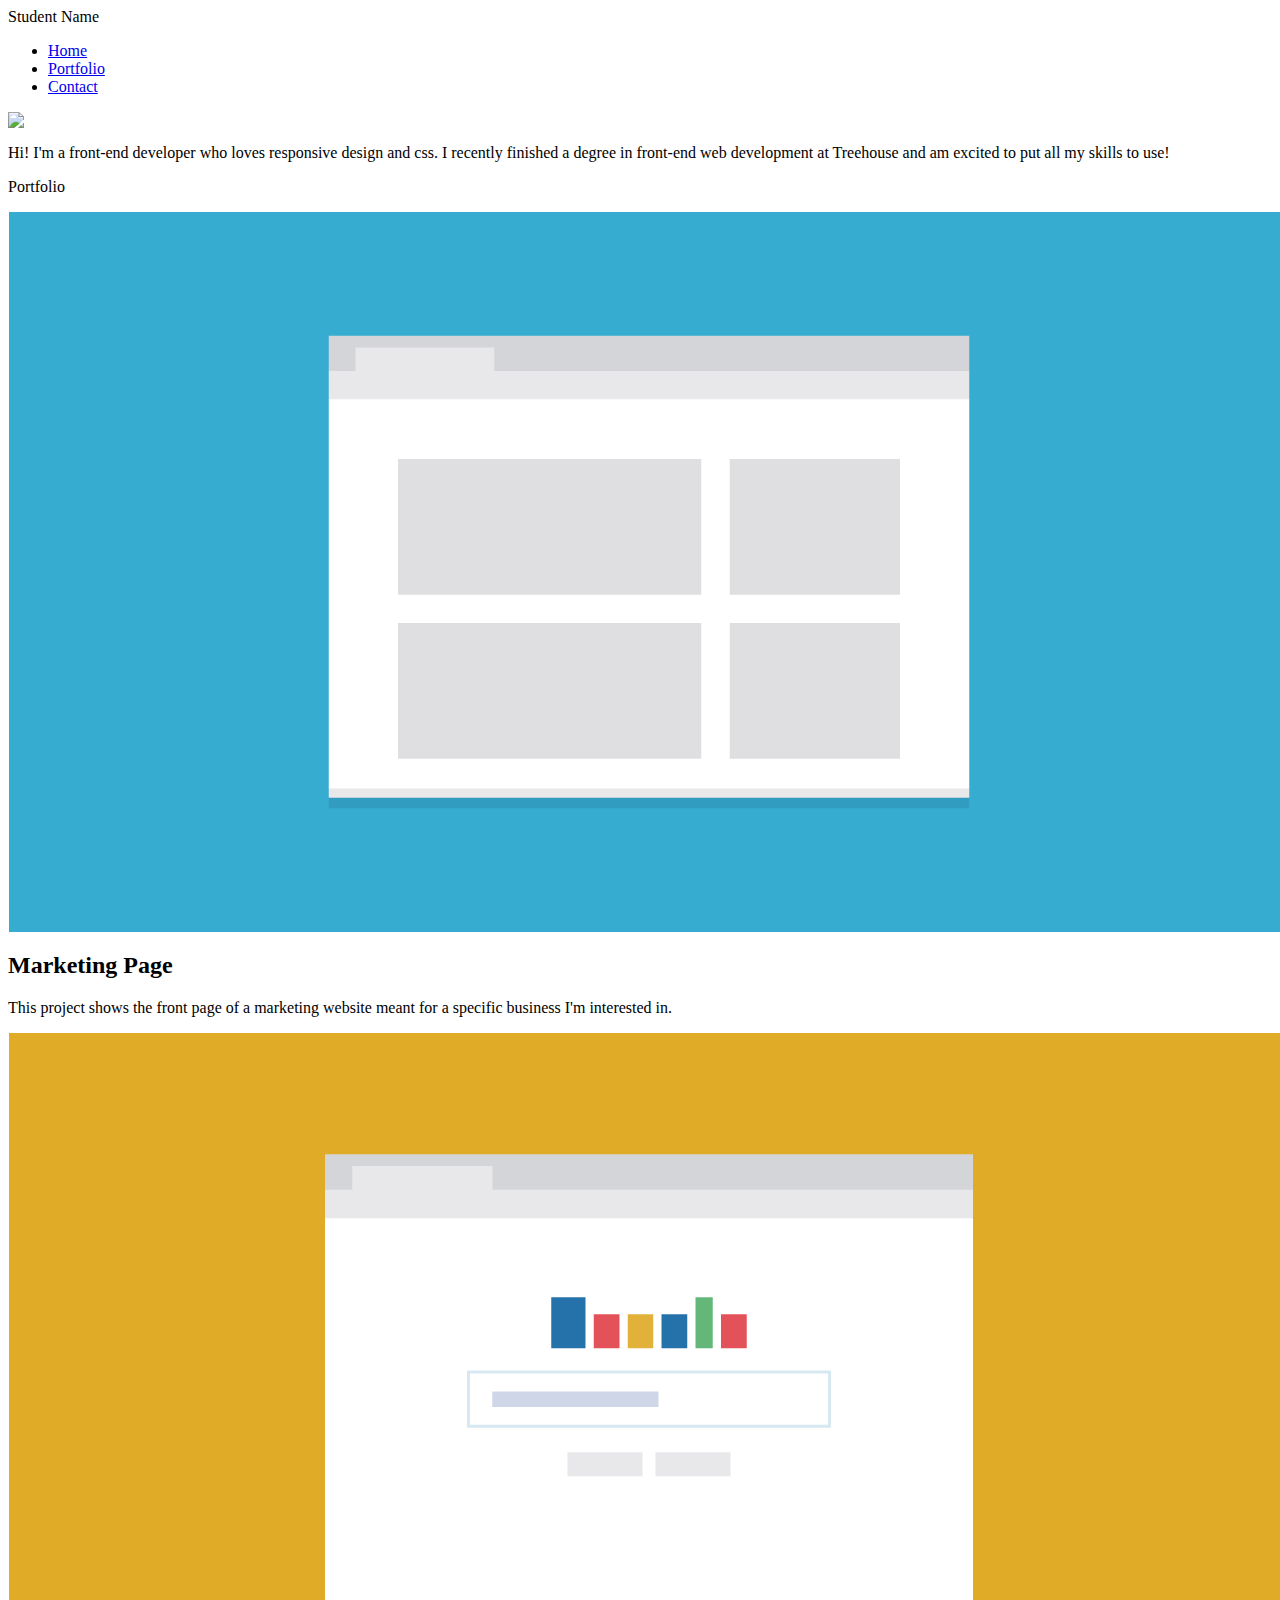
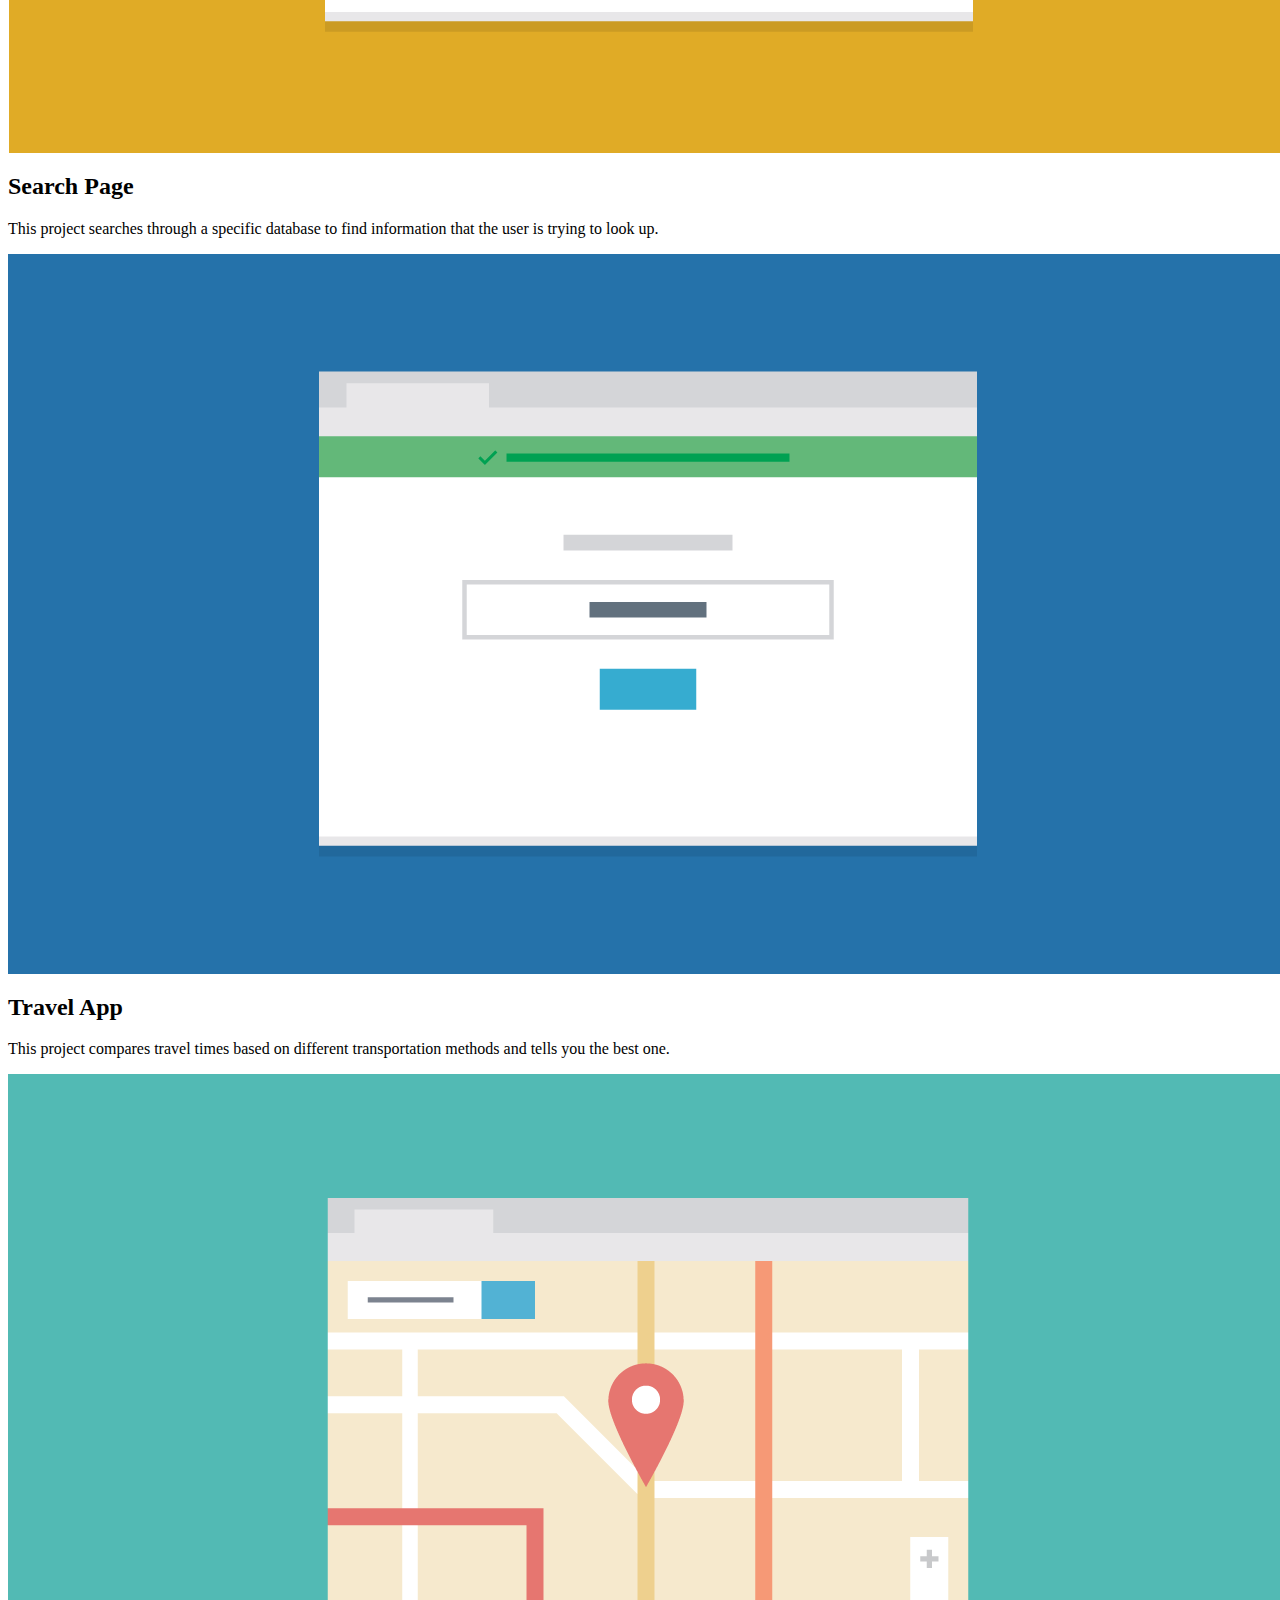
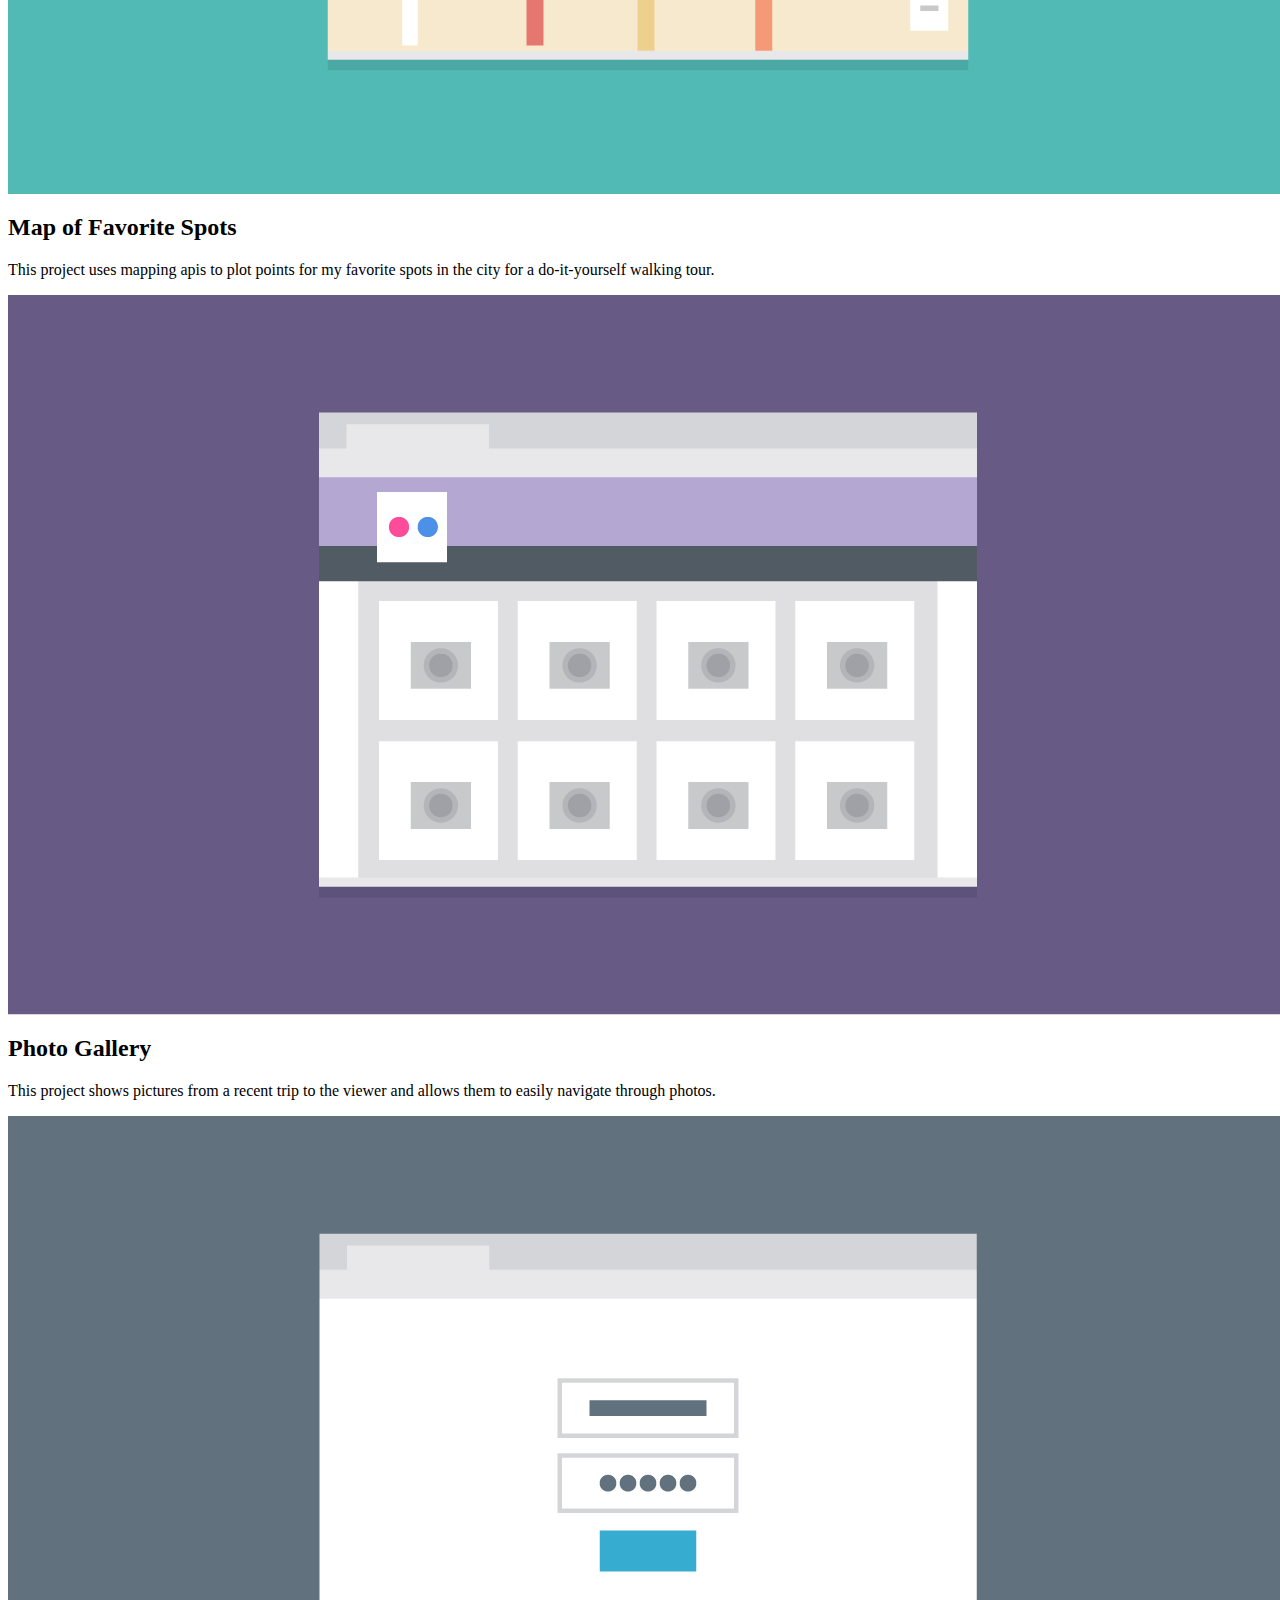
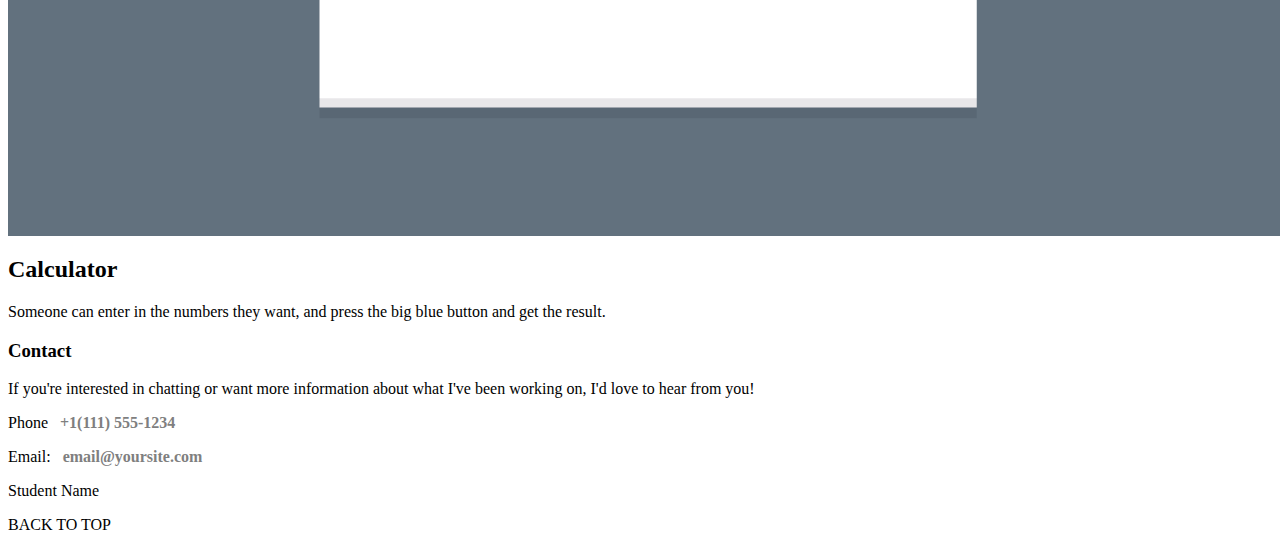
==== index.html @ 5df6450c "Latest 3 breakpoint design" ====
<html>
<head>
<link rel="stylesheet" type="text/css" href="normalize.css">
<link rel="stylesheet" type="text/css" href="testingmediaqueries.css">
<meta name="viewport" content="width=device-width, initial-scale=1">
</head>

<body>
  	<div class="container">
	<header>
<div class="name">
<p class="titletext">Student Name</p>
</div>

<div class="nav">
<ul>
  <li><a href="http://www.w3schools.com">Home</a></li>
  <li><a href="http://www.w3schools.com">Portfolio</a></li>
  <li><a href="http://www.w3schools.com">Contact</a></li>
</ul>
</div>

<div class="name clearfix">

	<img src="images/responsive-layout-profile.png" class="col">
<p class="nametext"> Hi! I'm a front-end developer who loves responsive design and css. I recently finished a degree in front-end web development at Treehouse and am excited to put all my skills to use!</p>
</div>

	</header>

<div class="teasers clear">
<div class="titletext clearfix">
<p class="titletext">Portfolio</p>
</div>
<div class="teaser col">
	<img class="col" src="Images/portfolio-1.png">
	<h2>Marketing Page</h2>
<p class="teasertext"> This project shows the front page of a marketing website meant for a specific business I'm interested in.</p>
	</div>

<div class="teaser col">
	<img class="col" src="Images/portfolio-2.png">
	<h2>Search Page</h2>

<p class="teasertext col">This project searches through a specific database to find information that the user is trying to look up.</p>

</div>
<div class="teaser col">
<img class="col" alt="col" src="Images/portfolio-3.png"></img>
<h2> Travel App</h2>
<p class="teasertext col">This project compares travel times based on different transportation methods and tells you the best one.</p>
</div>
<div class="teaser col">
<img class="col" alt="" src="Images/portfolio-6.png"></img>
<h2>Map of Favorite Spots</h2>
<p class="teasertext col"> This project uses mapping apis to plot points for my favorite spots in the city for a do-it-yourself walking tour.</p>
</div>
<div class="teaser col">
<img class="col" alt="" src="Images/portfolio-5.png"></img>
<h2>Photo Gallery</h2>
<p class="teasertext col"> This project shows pictures from a recent trip to the viewer and allows them to easily navigate through photos.</p>
</div>

<div class="col teaser">
<img class="col" alt="" src="Images/portfolio-4.png"></img>
<h2>Calculator</h2>
<p class="teasertext "> Someone can enter in the numbers they want, and press the big blue button and get the result.</p>
</div>
<div class="clearfix">
</div>
</div>
<div class="contact">
<h3 class="">Contact</h3>

<p id="contacttext"class="contacttext">If you're interested in chatting or want more information about what I've been working on, I'd love to hear from you!</p>

<p id="contactphone" class="center phone">Phone&nbsp;&nbsp; <span style="font-weight:bold;color:#7f7f7f;">+1(111) 555-1234</span></p>

<p id="contactemail" class="center email">Email: &nbsp;&nbsp;<span style="font-weight:bold;color:#7f7f7f">email@yoursite.com</span>

</div>
<div class="footer">

 <p class="footerleft">Student Name</p>
 <p class="footerright">BACK TO TOP</p>

</div>
</div>
</body></html>
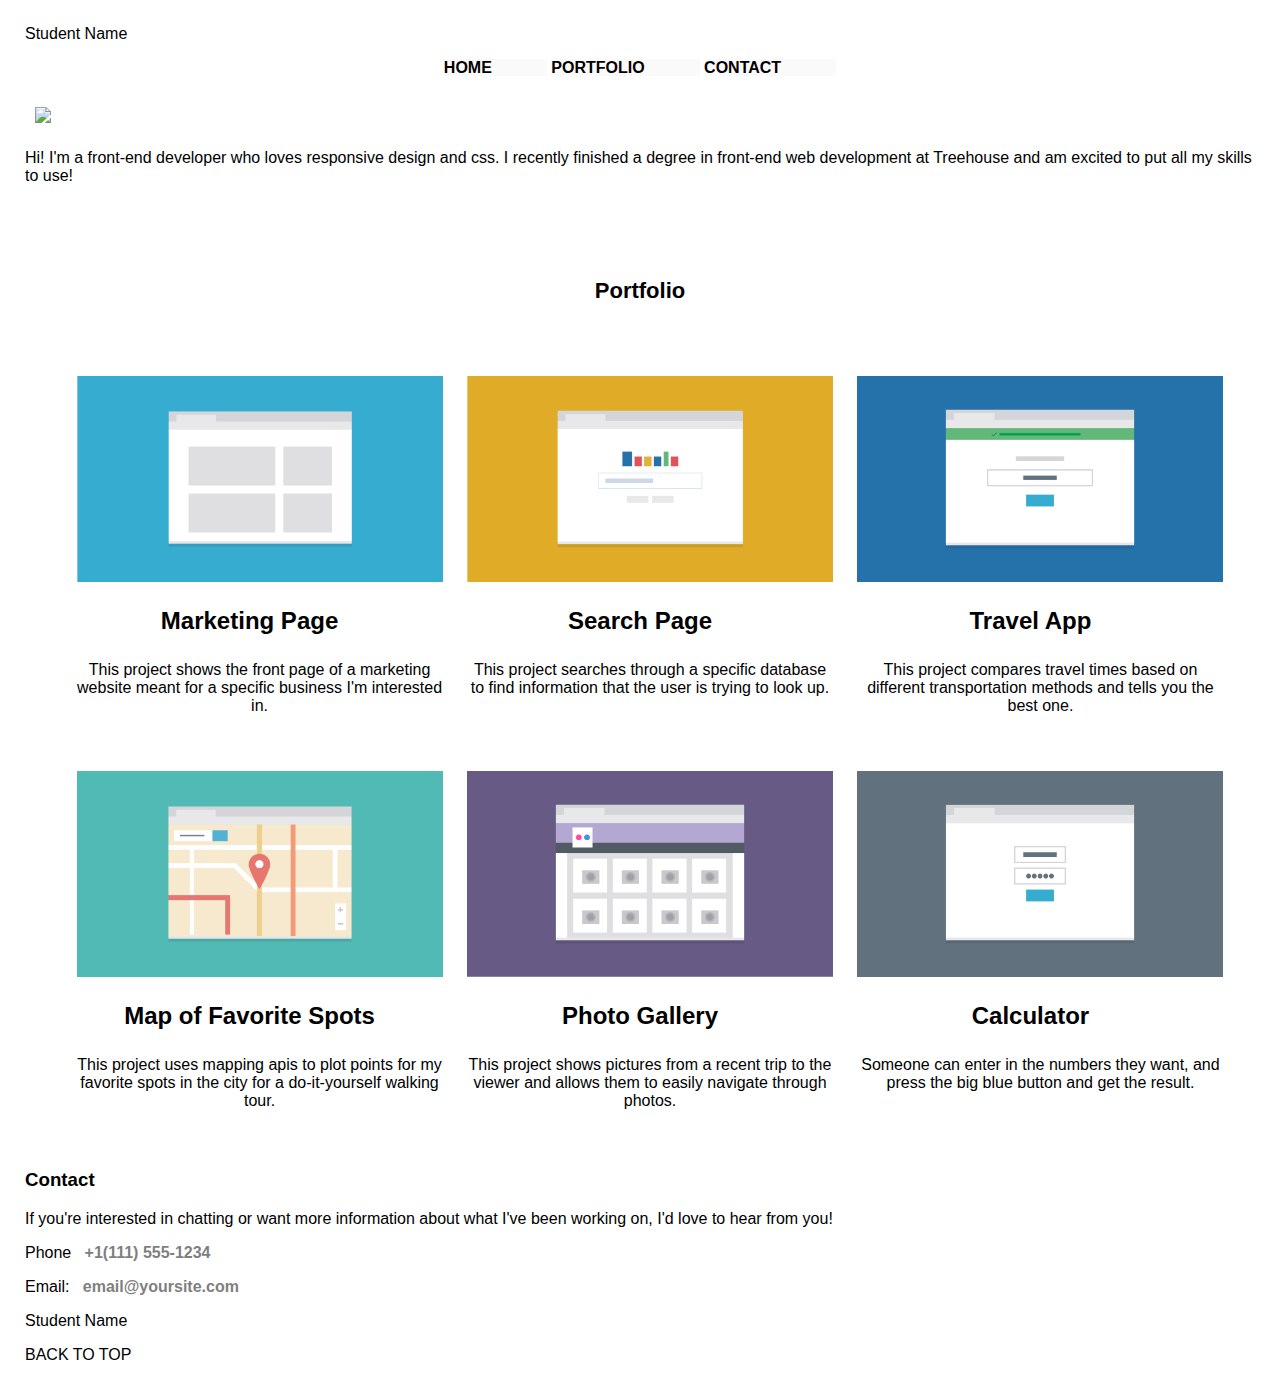
==== commit e9f6f022: "css changes" ====
--- a/index.html
+++ b/index.html
@@ -1,7 +1,7 @@
 <html>
 <head>
 <link rel="stylesheet" type="text/css" href="normalize.css">
-<link rel="stylesheet" type="text/css" href="testingmediaqueries.css">
+<link rel="stylesheet" type="text/css" href="style.css">
 <meta name="viewport" content="width=device-width, initial-scale=1">
 </head>
 
@@ -9,7 +9,7 @@
   	<div class="container">
 	<header>
 <div class="name">
-<p class="titletext">Student Name</p>
+<p class="nametitle">Student Name</p>
 </div>
 
 <div class="nav">
@@ -33,9 +33,9 @@
 <p class="titletext">Portfolio</p>
 </div>
 <div class="teaser col">
-	<img class="col" src="Images/portfolio-1.png">
+	<img class="teaser col" src="Images/portfolio-1.png">
 	<h2>Marketing Page</h2>
-<p class="teasertext"> This project shows the front page of a marketing website meant for a specific business I'm interested in.</p>
+<p class="teasertext col"> This project shows the front page of a marketing website meant for a specific business I'm interested in.</p>
 	</div>
 
 <div class="teaser col">
@@ -64,7 +64,7 @@
 <div class="col teaser">
 <img class="col" alt="" src="Images/portfolio-4.png"></img>
 <h2>Calculator</h2>
-<p class="teasertext "> Someone can enter in the numbers they want, and press the big blue button and get the result.</p>
+<p class="teasertext col"> Someone can enter in the numbers they want, and press the big blue button and get the result.</p>
 </div>
 <div class="clearfix">
 </div>
--- a/style.css
+++ b/style.css
@@ -0,0 +1,551 @@
+@media screen and (max-width: 767px)  {
+
+body {
+    background-color:white;
+    padding:10px;
+}
+
+/*Student Name*/
+
+.titletext {
+    font-size: 21px;
+    font-weight: bold;
+    padding-top: 15px; 
+    padding-bottom: 15px; 
+    margin-left: auto;
+    margin-right: auto;
+    text-align: center;
+    text-transform: uppercase;
+    }
+
+.nametitle {
+    font-size: 28px;
+    font-weight: bold;
+    padding-top: 15px; 
+    padding-bottom: 15px; 
+    margin-left: auto;
+    margin-right: auto;
+    text-align: center;
+    text-transform: uppercase;
+}
+
+.nametext               {
+   
+margin-left:auto;
+margin-right:auto;
+text-align: center;
+font-size: 17.2px;
+line-height: 1.6em;
+padding-bottom: 40px;
+max-width:320px;
+
+      
+
+                         }
+
+.name {
+
+                         }
+.name img { 
+    margin-top:30px;
+width: 225px; 
+display:block;
+  margin-left: auto;
+    margin-right: auto;
+    padding-bottom:10px;
+
+
+
+            }
+
+
+a:link, a:visited {
+    background-color: #fafafa;
+    color: black;
+    text-align: center; 
+    text-decoration: none;
+    margin-top: 15px;
+padding-bottom:15px;
+padding-top: 10px;
+margin-bottom:10px;
+
+}
+
+a:active {
+    background-color: red;
+}
+a:hover {
+ 
+}
+
+.contact {
+    padding-top:25px;
+     font-size: 20px;
+      margin-left: auto;
+    margin-right: auto;
+    text-align: center;
+
+
+        }
+.contacttext {
+    font-size:16px;
+    width: 96%;
+     margin-left: auto;
+    margin-right: auto;
+    text-align: center;
+    line-height:1.6em;
+    padding-bottom:5px;
+    padding-top:10px;
+    letter-spacing:.05px;
+}
+
+.nav                         {
+
+text-transform: uppercase;
+list-style-type: none;
+font-weight:bold;
+text-align:center;
+ display:block;
+  list-style-type: none;
+    margin: 0;
+    padding: 0;
+    display: block;
+    margin:auto;
+     text-decoration: none;
+                            }
+ul                          {
+    list-style-type: none;
+    margin: 0;
+    padding: 0;
+    display:block;
+  
+                            } 
+ul li                       {
+display:block;
+
+margin: 5px;
+margin:5px;
+width: 90%;
+margin:auto;
+ margin-left: auto;
+    margin-right: auto;
+    text-align: center;
+     text-decoration: none;
+
+}
+
+li a                          {
+    display: block;
+    background-color: #ffff;
+     text-decoration: none;
+
+                            }
+
+
+.center                     {
+      text-align: center;
+         display:block;
+     margin-left: auto;
+    margin-right: auto;
+    text-align: center;
+    margin-top: 10px;
+    height: auto;
+
+                               }
+
+.imageteaser {
+
+    width: 150px;
+    height: auto;
+                }
+
+
+
+.teasertext {
+font-size:18.5px;
+font-weight:normal;
+line-height: 1.6em;
+padding-bottom:15px;
+  margin-left: auto;
+    margin-right: auto;
+    text-align: center;
+
+                            }
+.teasertitle {
+
+    font-size:32px;
+    font-weight:bold;
+
+                }
+
+
+.teaser {
+    /* width:367px; */
+       text-align:center;
+           margin-left: auto;
+    margin-right: auto;
+    font-size: 16px;
+    color:#4a4a4a;
+
+        }
+
+
+
+
+ ul, .menu      {
+    display: block;
+    list-style-type: disc;
+    -webkit-margin-before: 0em;
+    -webkit-margin-after: 0em;
+    -webkit-margin-start: 0px;
+    -webkit-margin-end: 0px;
+    -webkit-padding-start: 0px;
+                }
+
+.teaser img {
+    width: 95%;
+    height: auto;
+        margin-left: auto;
+    margin-right: auto;
+    text-align: center;
+
+
+
+}
+
+.footerleft {
+        float:left;
+        clear:left;
+    }
+.footerright {
+
+  
+        float:right;
+        clear:right;
+    }
+
+.phone {
+    color:grey;
+     padding-top:50px;
+    padding-bottom:15px;}
+.email {
+
+    padding-bottom:100px;
+    color:grey;
+
+        }
+
+
+.phonedigits {
+    font-weight:bold;
+}
+.footer {
+    font-weight:bold;
+    margin:0 20px 20px 20px;
+    padding-bottom:25px;
+}
+}
+
+@media screen and (min-width:768px) and (max-width: 1023px)  {
+
+body {
+    margin:15px;
+}
+
+/*Header*/
+.titletext {
+    font-size: 22px;
+    font-weight: bold;
+    padding-bottom: 15px; 
+    margin-left: auto;
+    margin-right: auto;
+    text-align: center;
+    }
+
+/*Name Section*/
+
+.name {
+
+                         }
+
+.nametext {
+    float:left;
+    clear:left;
+    width:55%;
+    font-size: 16.5px;
+    font-weight:normal;
+      letter-spacing: 1.5px;
+      color:grey;
+      line-height:1.5em;
+      padding-left:20px;
+  }
+
+.name img { 
+
+width: 225px; 
+display:block;
+  margin-left: auto;
+    margin-right: auto;
+    padding-bottom:10px;
+    float:right;
+    clear:right;
+    width:35%;
+    vertical-align: top;
+    padding-right:2.9em;
+
+
+            }
+
+
+/*Menu*/
+
+
+a:link, a:visited {
+    background-color: #fafafa;
+    color: black;
+    text-align: center; 
+    text-decoration: none;
+    padding-right:55px;
+}
+
+
+ul                          {
+
+    list-style-type: none;
+    margin: 0;
+    padding: 0;
+        margin-bottom:50px;
+} 
+
+
+ul li                       {
+display:inline;
+padding-top: 50px;
+margin: 5px;
+margin:5px;
+width: 90%;
+margin:auto;
+ margin-left: auto;
+    margin-right: auto;
+    text-align: right;
+
+
+
+}
+
+
+.nav                         {
+
+text-transform: uppercase;
+list-style-type: none;
+font-weight:bold;
+text-align:center;
+ display:block;
+  list-style-type: none;
+    margin: 0;
+    padding: 0;
+    display: block;
+    margin:auto;
+                            }
+
+
+/*Main Content*/
+
+
+
+.teasers {
+    text-align:center;
+    clear:both;
+    text-align:center;
+    margin-left: auto;
+    margin-right: auto;
+
+}
+.clear { clear: both;}
+.teaser p {
+    width:80%;
+    text-align:center;
+}
+
+/*Main Content Box*/
+
+.teasertext {
+    width:80%;
+}
+
+.teaser {
+    display:inline-block; 
+    text-align:center;
+    margin-left: auto;
+    margin-right: auto;
+    font-size: 16px;
+    width:45%;
+        }
+
+    h2 {width: 100%;
+    font-size: 1.5em;
+    -webkit-margin-before: 0.0em;
+    -webkit-margin-after: 0.0em;
+    -webkit-margin-start: 0px;
+    -webkit-margin-end: 0px;
+    font-weight: bold;
+}
+.col {
+
+ vertical-align: top;
+ text-align:center;
+ padding:7px;
+}
+
+.teasers {
+           display:inline-block; 
+        }
+
+.teaser img {
+    margin-bottom:15px;
+    width:100%;
+    float:right;
+    clear:right;
+}
+
+col {
+    float:left;
+    clear:left;
+
+  
+    width:33%;
+}
+p {
+    
+    -webkit-margin-before: 1em;
+    -webkit-margin-after: 1em;
+    -webkit-margin-start: 0px;
+    -webkit-margin-end: 0px;
+}
+
+
+
+}
+@media screen and (min-width:1024px) and (max-width: 4000px)  {
+
+body {
+    margin:25px;
+}
+
+a:link, a:visited {
+    background-color: #fafafa;
+    color: black;
+    text-align: center; 
+    text-decoration: none;
+    padding-right:55px;
+
+}
+
+
+ul                          {
+
+    list-style-type: none;
+    margin: 0;
+    padding: 0;
+        margin-bottom:20px;
+} 
+
+
+ul li                       {
+display:inline;
+margin: 5px;
+margin:5px;
+width: 90%;
+margin:auto;
+ margin-left: auto;
+    margin-right: auto;
+    text-align: right;
+
+
+}
+
+
+.nav                         {
+
+text-transform: uppercase;
+list-style-type: none;
+font-weight:bold;
+text-align:center;
+ display:block;
+  list-style-type: none;
+    margin: 0;
+    padding: 0;
+    display: block;
+    margin:auto;
+                            }
+.teasers {
+ text-align:center;
+ clear:both;
+ padding:5px 5px 5px 5px;
+   text-align:center;
+           margin-left: auto;
+    margin-right: auto;
+
+}
+.clear { clear: both;}
+.teaser p {
+    width:100%;
+}
+
+.teaser {
+    display:inline-block; 
+    text-align:center;
+    margin-left: auto;
+    margin-right: auto;
+    font-size: 16px;
+    width:30%;
+        }
+
+    h2 {width: 100%;
+    font-size: 1.5em;
+    -webkit-margin-before: 0.0em;
+    -webkit-margin-after: 0.0em;
+    -webkit-margin-start: 0px;
+    -webkit-margin-end: 0px;
+    font-weight: bold;
+}
+.col {
+padding:10px;
+ vertical-align: top;
+ text-align:center;
+}
+
+.teasers {
+           display:inline-block; 
+        }
+
+.teaser img {
+    margin-bottom:15px;
+    width:100%;
+}
+
+col {
+    float:left;
+    clear:left;
+
+  
+    width:33%;
+}
+p {
+    
+    -webkit-margin-before: 1em;
+    -webkit-margin-after: 1em;
+    -webkit-margin-start: 0px;
+    -webkit-margin-end: 0px;
+}
+
+.titletext {
+    font-size: 22px;
+    font-weight: bold;
+    padding-top: 25px; 
+    padding-bottom: 15px; 
+    margin-left: auto;
+    margin-right: auto;
+    text-align: center;
+    }
+}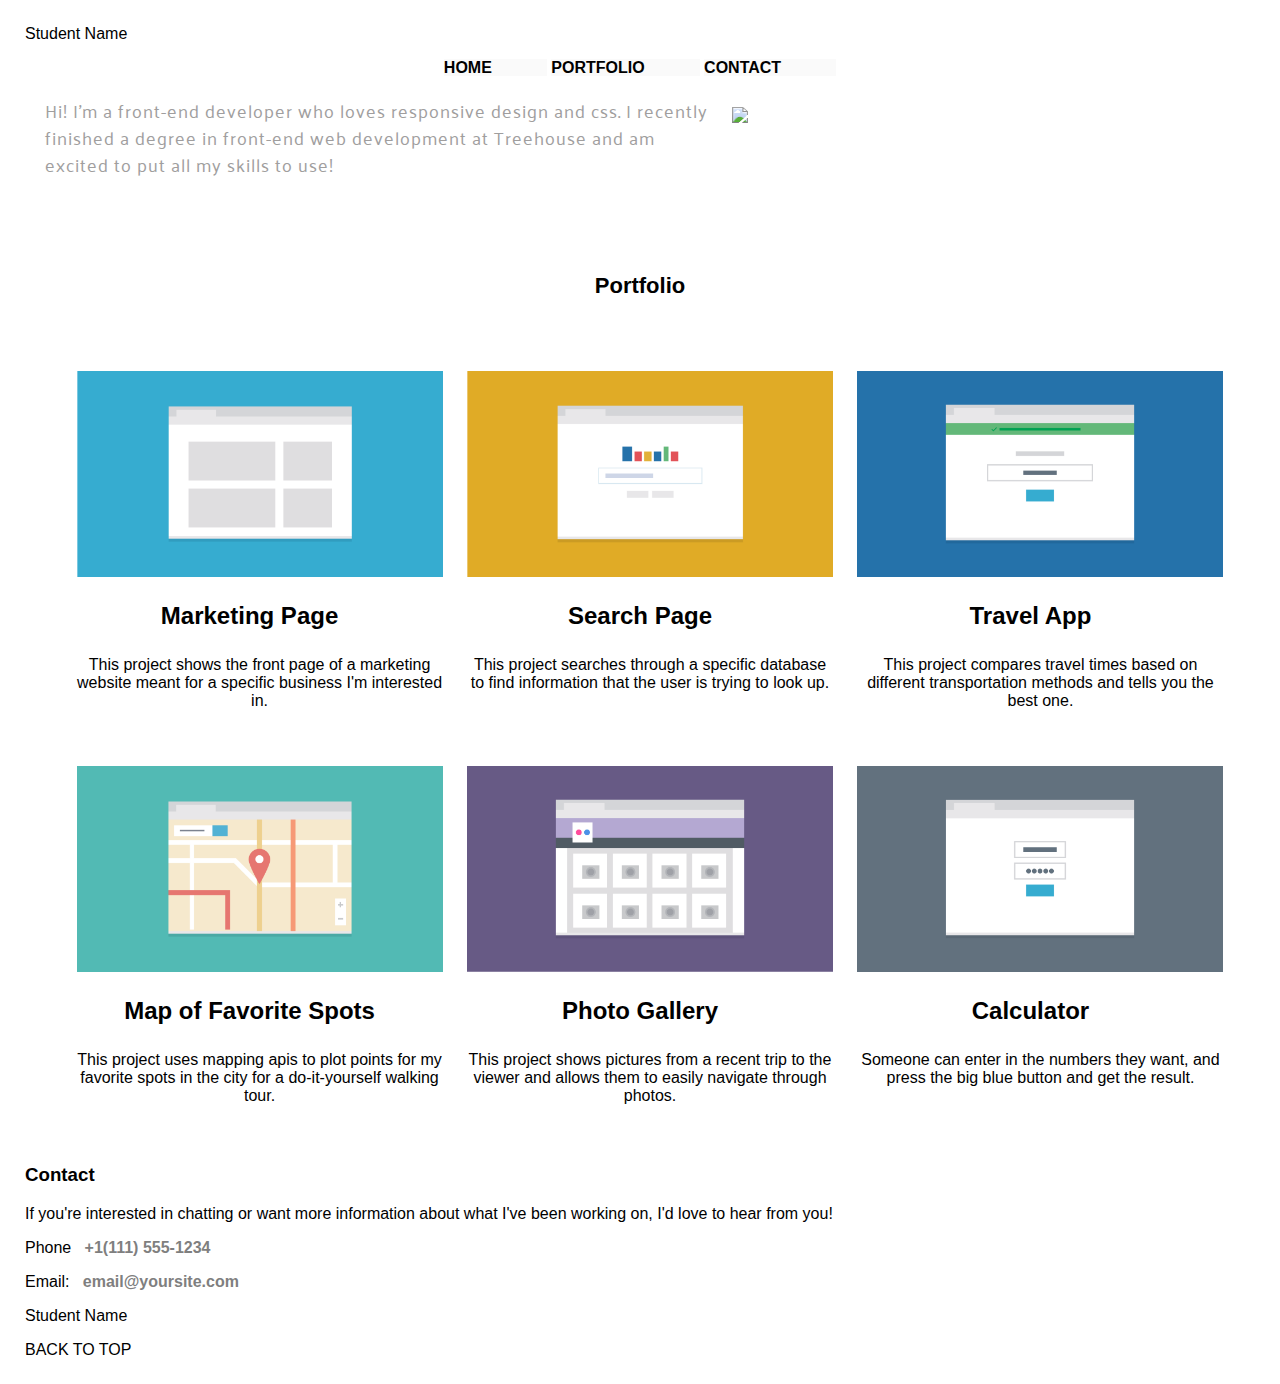
==== commit 69bad62a: "Medium Breakpoint Finalize CSS" ====
--- a/index.html
+++ b/index.html
@@ -2,6 +2,7 @@
 <head>
 <link rel="stylesheet" type="text/css" href="normalize.css">
 <link rel="stylesheet" type="text/css" href="style.css">
+<link href='https://fonts.googleapis.com/css?family=Palanquin' rel='stylesheet' type='text/css'>
 <meta name="viewport" content="width=device-width, initial-scale=1">
 </head>
 
--- a/style.css
+++ b/style.css
@@ -38,7 +38,7 @@
 line-height: 1.6em;
 padding-bottom: 40px;
 max-width:320px;
-
+font-family: 'Palanquin', sans-serif;
       
 
                          }
@@ -249,35 +249,53 @@
 @media screen and (min-width:768px) and (max-width: 1023px)  {
 
 body {
-    margin:15px;
+    margin:5px;
 }
 
 /*Header*/
 .titletext {
-    font-size: 22px;
+    font-size: 16px;
     font-weight: bold;
+    padding-top:40px;
     padding-bottom: 15px; 
     margin-left: auto;
     margin-right: auto;
     text-align: center;
+    text-transform: uppercase;
     }
 
 /*Name Section*/
 
+.nametitle {
+    font-size: 24px;
+    font-weight: bold;
+    padding-top: 15px; 
+    padding-bottom: 15px; 
+    margin-left: auto;
+    margin-right: auto;
+    text-align: center;
+    text-transform: none;
+}
+
 .name {
 
                          }
 
 .nametext {
+    font-family: 'Palanquin', sans-serif;
     float:left;
     clear:left;
     width:55%;
-    font-size: 16.5px;
+    font-size: 20.5px;
     font-weight:normal;
-      letter-spacing: 1.5px;
-      color:grey;
+      letter-spacing: .2px;
+      color:#a09e9e;
       line-height:1.5em;
       padding-left:20px;
+    -webkit-margin-before: 0em;
+    -webkit-margin-after: 1em;
+    -webkit-margin-start: 0px;
+    -webkit-margin-end: 0px;
   }
 
 .name img { 
@@ -302,10 +320,10 @@
 
 a:link, a:visited {
     background-color: #fafafa;
-    color: black;
     text-align: center; 
     text-decoration: none;
     padding-right:55px;
+    color:#564a4a;
 }
 
 
@@ -319,6 +337,7 @@
 
 
 ul li                       {
+    font-size:18px;
 display:inline;
 padding-top: 50px;
 margin: 5px;
@@ -328,6 +347,7 @@
  margin-left: auto;
     margin-right: auto;
     text-align: right;
+    color:red;
 
 
 
@@ -383,7 +403,7 @@
         }
 
     h2 {width: 100%;
-    font-size: 1.5em;
+    font-size: 1.3em;
     -webkit-margin-before: 0.0em;
     -webkit-margin-after: 0.0em;
     -webkit-margin-start: 0px;
@@ -394,7 +414,7 @@
 
  vertical-align: top;
  text-align:center;
- padding:7px;
+ padding:4px;
 }
 
 .teasers {
@@ -422,7 +442,65 @@
     -webkit-margin-start: 0px;
     -webkit-margin-end: 0px;
 }
-
+.footerleft {
+        float:left;
+        clear:left;
+    }
+.footerright {
+
+  
+        float:right;
+        clear:right;
+    }
+
+.phone {
+    color:grey;
+     padding-top:50px;
+    padding-bottom:15px;
+    font-size:20px;
+    text-transform:none;
+}
+.email {
+    font-size:20px;
+    padding-bottom:100px;
+    color:grey;
+    text-transform:none;
+
+        }
+
+
+.phonedigits {
+    font-weight:bold;
+}
+.footer {
+    font-weight:bold;
+    margin:0 20px 20px 20px;
+    padding-bottom:25px;
+}
+.contact {
+    padding-top:90px;
+     font-size: 16px;
+      margin-left: auto;
+    margin-right: auto;
+    text-align: center;
+       text-transform: uppercase;
+
+
+        }
+.contacttext {
+    font-size:24px;
+    width: 85%;
+     margin-left: auto;
+    margin-right: auto;
+    text-align: center;
+    line-height:1.6em;
+    padding-bottom:5px;
+    padding-top:10px;
+    letter-spacing:.05px;
+    text-transform: none;
+    color:grey;
+
+}
 
 
 }
@@ -431,6 +509,23 @@
 body {
     margin:25px;
 }
+
+.nametext {
+    font-family: 'Palanquin', sans-serif;
+    float:left;
+    clear:left;
+    width:55%;
+    font-size: 18px;
+    font-weight:normal;
+      letter-spacing: 1.0px;
+      color:#a09e9e;
+      line-height:1.5em;
+      padding-left:20px;
+    -webkit-margin-before: 0em;
+    -webkit-margin-after: 1em;
+    -webkit-margin-start: 0px;
+    -webkit-margin-end: 0px;
+  }
 
 a:link, a:visited {
     background-color: #fafafa;
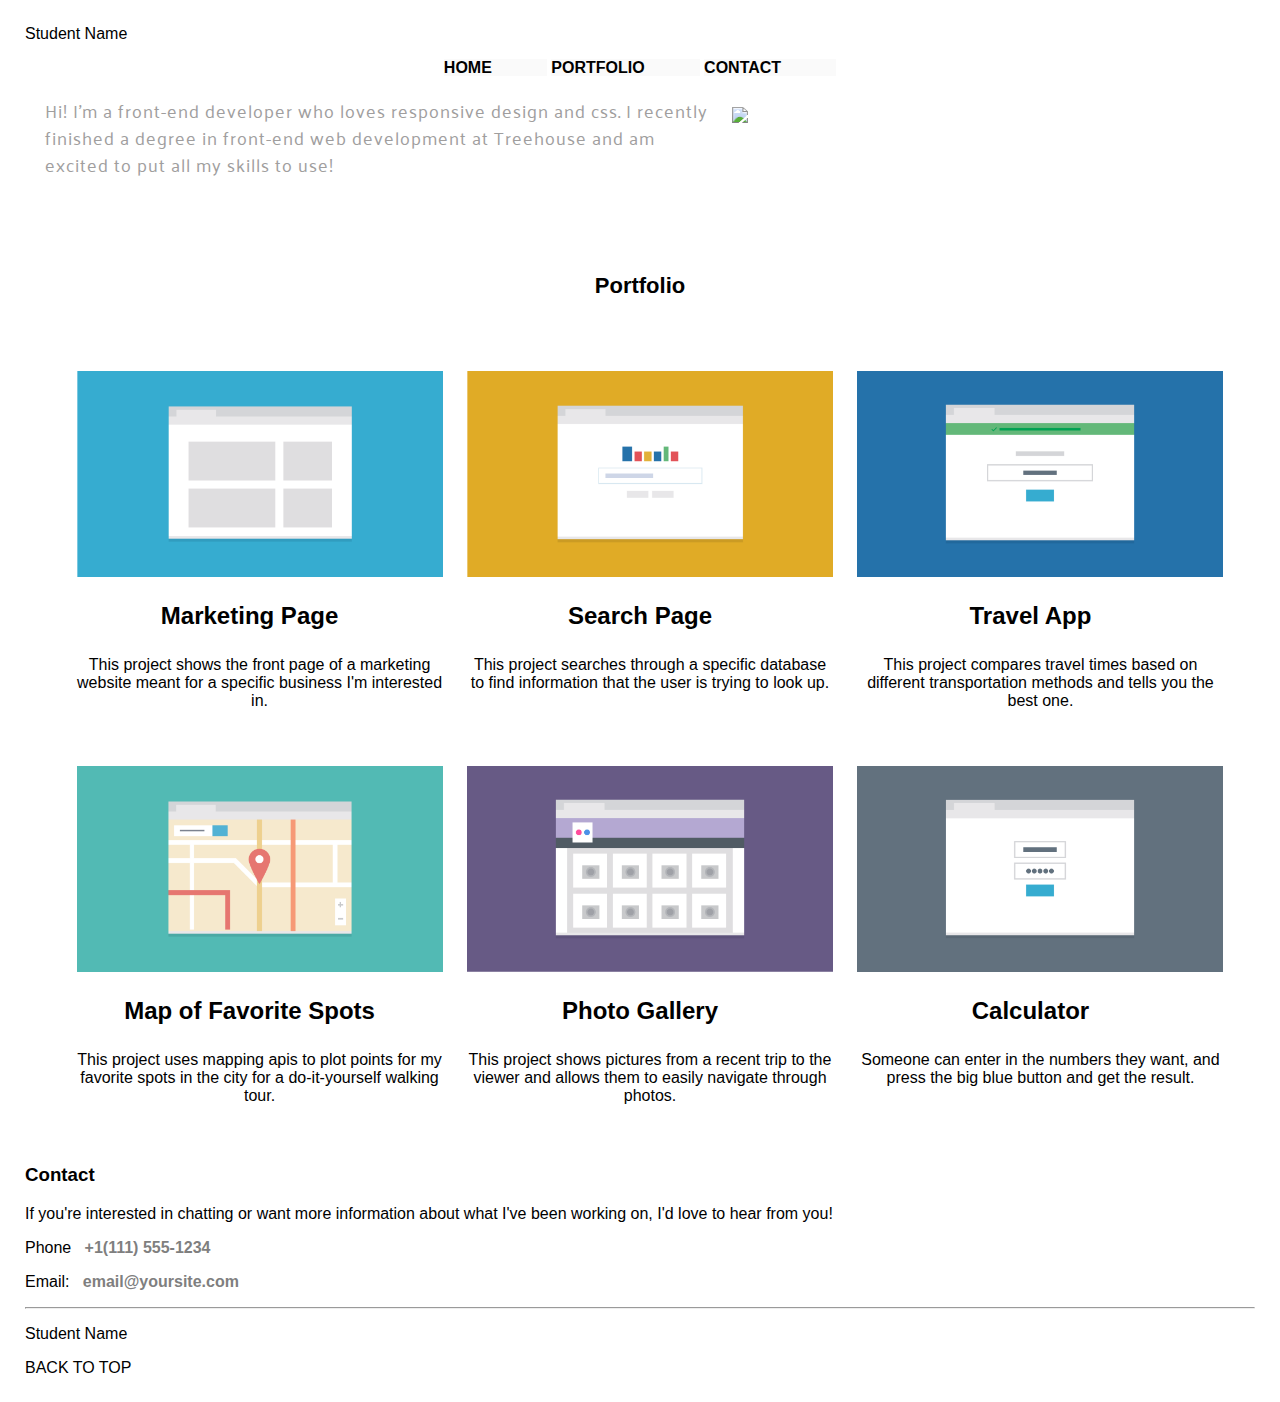
==== commit 44d064cc: "Mobile and Tablet changes" ====
--- a/index.html
+++ b/index.html
@@ -81,10 +81,10 @@
 
 </div>
 <div class="footer">
-
+<hr>
  <p class="footerleft">Student Name</p>
  <p class="footerright">BACK TO TOP</p>
 
 </div>
 </div>
-</body></html>
+</body></html>--- a/style.css
+++ b/style.css
@@ -166,9 +166,7 @@
 font-weight:normal;
 line-height: 1.6em;
 padding-bottom:15px;
-  margin-left: auto;
-    margin-right: auto;
-    text-align: center;
+
 
                             }
 .teasertitle {
@@ -286,7 +284,7 @@
     float:left;
     clear:left;
     width:55%;
-    font-size: 20.5px;
+    font-size: 21px;
     font-weight:normal;
       letter-spacing: .2px;
       color:#a09e9e;
@@ -300,7 +298,7 @@
 
 .name img { 
 
-width: 225px; 
+width: 230px; 
 display:block;
   margin-left: auto;
     margin-right: auto;
@@ -383,14 +381,17 @@
 }
 .clear { clear: both;}
 .teaser p {
-    width:80%;
+width: 80%;
     text-align:center;
+     margin-left: auto;
+    margin-right: auto;
 }
 
 /*Main Content Box*/
 
 .teasertext {
-    width:80%;
+    text-alight:center;
+    width:100%;
 }
 
 .teaser {
@@ -403,13 +404,23 @@
         }
 
     h2 {width: 100%;
-    font-size: 1.3em;
+    font-size: 1.2em;
     -webkit-margin-before: 0.0em;
     -webkit-margin-after: 0.0em;
     -webkit-margin-start: 0px;
     -webkit-margin-end: 0px;
     font-weight: bold;
 }
+
+h3 {width: 100%;
+    font-size: 1em;
+    -webkit-margin-before: 0.0em;
+    -webkit-margin-after: 0.0em;
+    -webkit-margin-start: 0px;
+    -webkit-margin-end: 0px;
+    font-weight: bold;
+}
+
 .col {
 
  vertical-align: top;
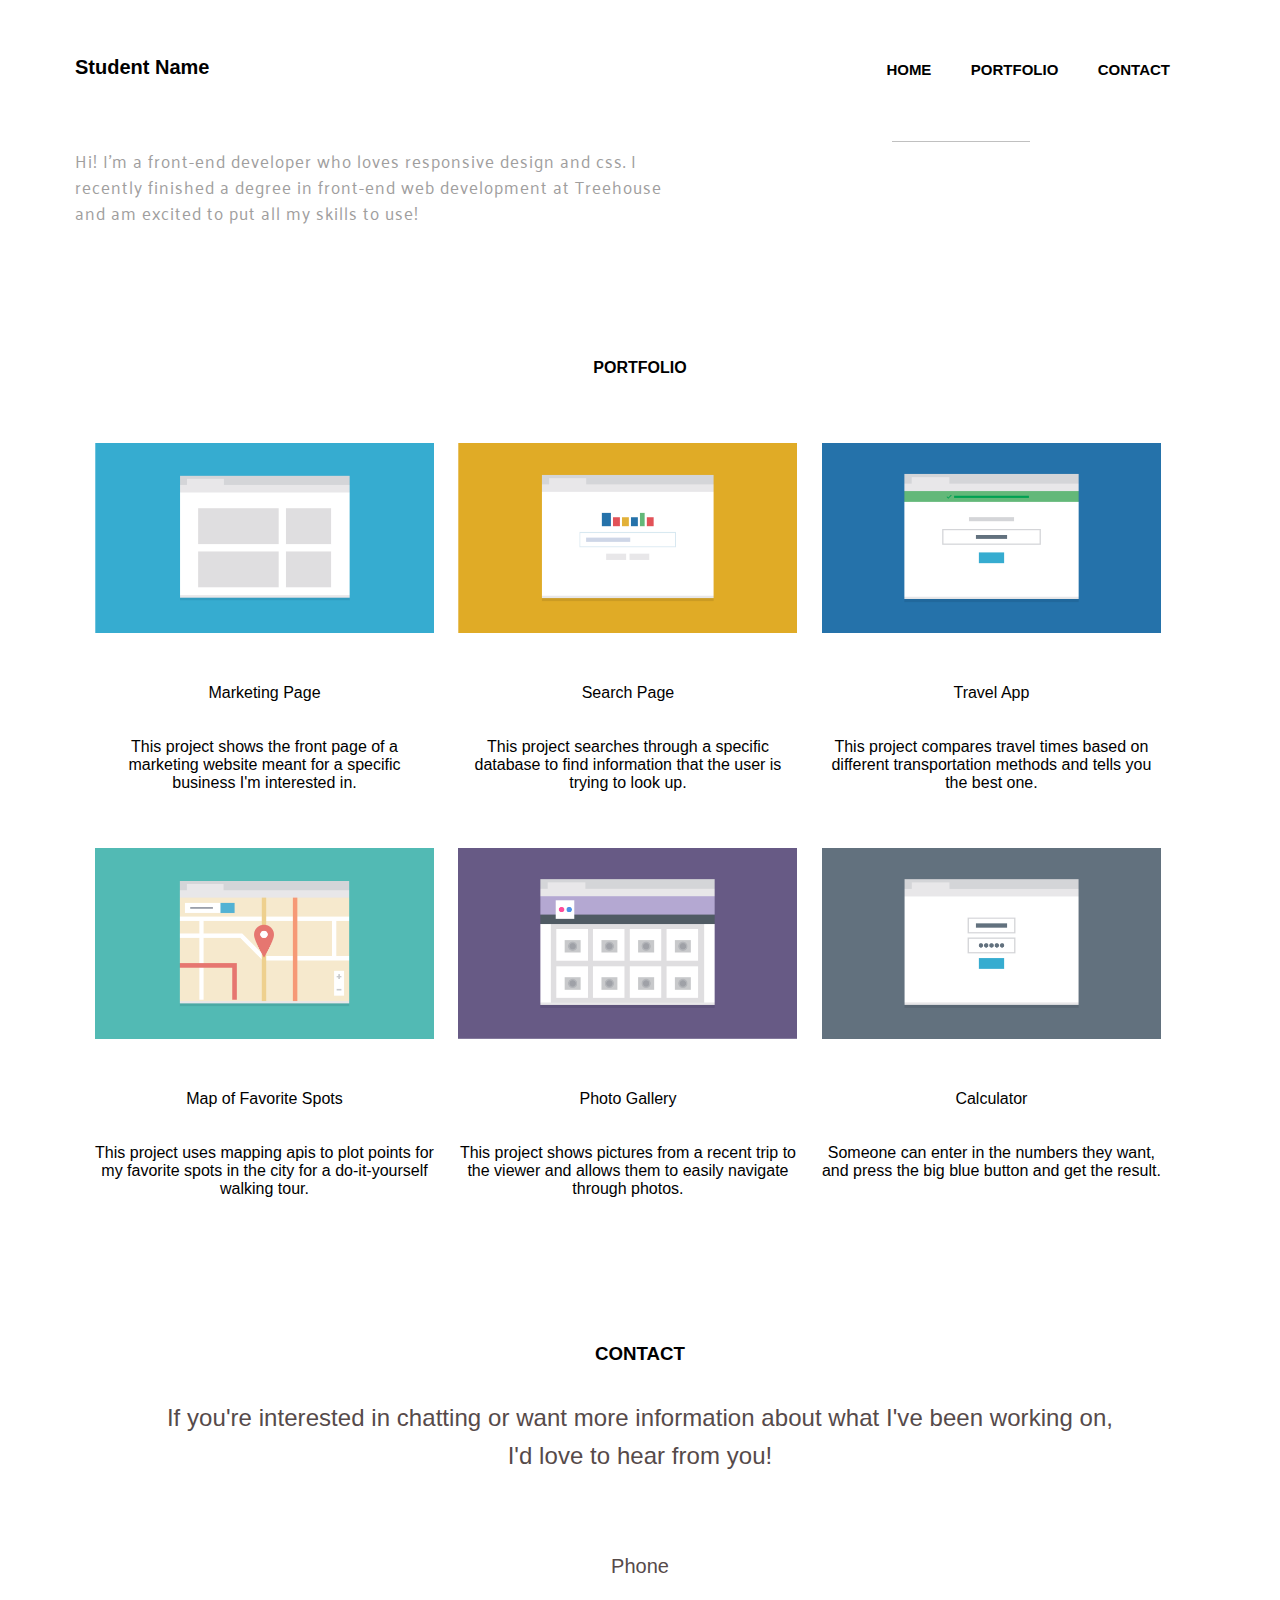
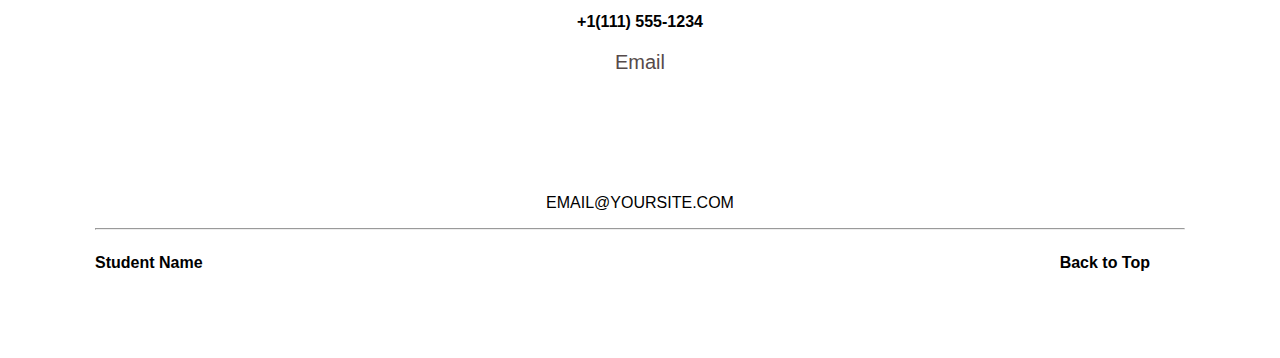
==== commit c523731d: "new footer" ====
--- a/index.html
+++ b/index.html
@@ -9,15 +9,15 @@
 <body>
   	<div class="container">
 	<header>
-<div class="name">
+<div id="Home" class="name" >
 <p class="nametitle">Student Name</p>
 </div>
 
 <div class="nav">
 <ul>
-  <li><a href="http://www.w3schools.com">Home</a></li>
-  <li><a href="http://www.w3schools.com">Portfolio</a></li>
-  <li><a href="http://www.w3schools.com">Contact</a></li>
+  <li><a href="#Home">Home</a></li>
+  <li><a href="#Portfolio">Portfolio</a></li>
+  <li><a href="#Contact">Contact</a></li>
 </ul>
 </div>
 
@@ -31,59 +31,62 @@
 
 <div class="teasers clear">
 <div class="titletext clearfix">
-<p class="titletext">Portfolio</p>
+<p id="Portfolio"class="titletext">Portfolio</p>
 </div>
 <div class="teaser col">
 	<img class="teaser col" src="Images/portfolio-1.png">
-	<h2>Marketing Page</h2>
+	<p class="teasertitle col">Marketing Page</p>
 <p class="teasertext col"> This project shows the front page of a marketing website meant for a specific business I'm interested in.</p>
 	</div>
 
 <div class="teaser col">
 	<img class="col" src="Images/portfolio-2.png">
-	<h2>Search Page</h2>
+	<p class="teasertitle col">Search Page</p>
+
 
 <p class="teasertext col">This project searches through a specific database to find information that the user is trying to look up.</p>
 
 </div>
 <div class="teaser col">
 <img class="col" alt="col" src="Images/portfolio-3.png"></img>
-<h2> Travel App</h2>
+<p class="teasertitle col">Travel App</p>
 <p class="teasertext col">This project compares travel times based on different transportation methods and tells you the best one.</p>
 </div>
 <div class="teaser col">
 <img class="col" alt="" src="Images/portfolio-6.png"></img>
-<h2>Map of Favorite Spots</h2>
+<p class="teasertitle col">Map of Favorite Spots</p>
 <p class="teasertext col"> This project uses mapping apis to plot points for my favorite spots in the city for a do-it-yourself walking tour.</p>
 </div>
 <div class="teaser col">
 <img class="col" alt="" src="Images/portfolio-5.png"></img>
-<h2>Photo Gallery</h2>
+<p class="teasertitle col">Photo Gallery</p>
 <p class="teasertext col"> This project shows pictures from a recent trip to the viewer and allows them to easily navigate through photos.</p>
 </div>
 
 <div class="col teaser">
 <img class="col" alt="" src="Images/portfolio-4.png"></img>
-<h2>Calculator</h2>
+<p class="teasertitle col">Calculator</p>
 <p class="teasertext col"> Someone can enter in the numbers they want, and press the big blue button and get the result.</p>
 </div>
-<div class="clearfix">
-</div>
+
 </div>
 <div class="contact">
-<h3 class="">Contact</h3>
+<h3 class="contacttitle">Contact</h3>
 
 <p id="contacttext"class="contacttext">If you're interested in chatting or want more information about what I've been working on, I'd love to hear from you!</p>
 
-<p id="contactphone" class="center phone">Phone&nbsp;&nbsp; <span style="font-weight:bold;color:#7f7f7f;">+1(111) 555-1234</span></p>
+<p id="contactphone" class="center phone">Phone</p>   <p class="phonedigits">+1(111) 555-1234</p>
 
-<p id="contactemail" class="center email">Email: &nbsp;&nbsp;<span style="font-weight:bold;color:#7f7f7f">email@yoursite.com</span>
+<p id="contactemail" class="center email">Email</p><p class="emailaddress">email@yoursite.com</p>
 
 </div>
 <div class="footer">
+
+<div class="hrdiv">
 <hr>
+</div>
  <p class="footerleft">Student Name</p>
- <p class="footerright">BACK TO TOP</p>
+ <p class="footerright"><a href="#Home">Back to Top</a></p>
 
 </div>
 </div>
--- a/style.css
+++ b/style.css
@@ -5,10 +5,20 @@
     padding:10px;
 }
 
+.hrdiv {
+    clear: both;
+    padding-bottom:10px;
+
+}
+
+hr {
+    color:#e7e7e7;
+    border-style:solid;
+}
 /*Student Name*/
 
 .titletext {
-    font-size: 21px;
+    font-size: 14px;
     font-weight: bold;
     padding-top: 15px; 
     padding-bottom: 15px; 
@@ -19,14 +29,15 @@
     }
 
 .nametitle {
-    font-size: 28px;
+    font-size: 24px;
     font-weight: bold;
     padding-top: 15px; 
     padding-bottom: 15px; 
     margin-left: auto;
     margin-right: auto;
     text-align: center;
-    text-transform: uppercase;
+    text-transform: none;
+    color:#4a4a4a;
 }
 
 .nametext               {
@@ -39,16 +50,13 @@
 padding-bottom: 40px;
 max-width:320px;
 font-family: 'Palanquin', sans-serif;
-      
-
-                         }
-
-.name {
-
-                         }
+color:#808080;
+}
+
+
 .name img { 
     margin-top:30px;
-width: 225px; 
+width: 200px; 
 display:block;
   margin-left: auto;
     margin-right: auto;
@@ -58,10 +66,15 @@
 
             }
 
+h2 { 
+    font-weight: normal;
+    color:#4a4a4a;
+    font-size:20px;
+
+ }
 
 a:link, a:visited {
-    background-color: #fafafa;
-    color: black;
+    color: #4a4a4a;
     text-align: center; 
     text-decoration: none;
     margin-top: 15px;
@@ -71,12 +84,7 @@
 
 }
 
-a:active {
-    background-color: red;
-}
-a:hover {
- 
-}
+
 
 .contact {
     padding-top:25px;
@@ -84,19 +92,28 @@
       margin-left: auto;
     margin-right: auto;
     text-align: center;
+    
 
 
         }
 .contacttext {
-    font-size:16px;
-    width: 96%;
+    font-size:16.5px;
+    width: 95%;
      margin-left: auto;
     margin-right: auto;
     text-align: center;
-    line-height:1.6em;
+    line-height:1.8em;
     padding-bottom:5px;
     padding-top:10px;
     letter-spacing:.05px;
+    color:#7f7f7f;
+
+}
+.contacttitle {
+      text-transform: uppercase;
+      font-size:15px;
+      letter-spacing:1px;
+      color:#4a4a4a;
 }
 
 .nav                         {
@@ -106,11 +123,8 @@
 font-weight:bold;
 text-align:center;
  display:block;
-  list-style-type: none;
     margin: 0;
     padding: 0;
-    display: block;
-    margin:auto;
      text-decoration: none;
                             }
 ul                          {
@@ -124,9 +138,8 @@
 display:block;
 
 margin: 5px;
-margin:5px;
 width: 90%;
-margin:auto;
+
  margin-left: auto;
     margin-right: auto;
     text-align: center;
@@ -136,7 +149,7 @@
 
 li a                          {
     display: block;
-    background-color: #ffff;
+    background-color:#fff;
      text-decoration: none;
 
                             }
@@ -147,7 +160,6 @@
          display:block;
      margin-left: auto;
     margin-right: auto;
-    text-align: center;
     margin-top: 10px;
     height: auto;
 
@@ -160,19 +172,21 @@
                 }
 
 
-
 .teasertext {
-font-size:18.5px;
+font-size:15.5px;
 font-weight:normal;
 line-height: 1.6em;
-padding-bottom:15px;
+padding: 0 1.1em 15px 1.1em;
+letter-spacing:-.3px;
+
 
 
                             }
 .teasertitle {
 
-    font-size:32px;
-    font-weight:bold;
+    font-weight: normal;
+    color: #4a4a4a;
+    font-size: 20px;
 
                 }
 
@@ -182,7 +196,7 @@
        text-align:center;
            margin-left: auto;
     margin-right: auto;
-    font-size: 16px;
+    font-size: 14px;
     color:#4a4a4a;
 
         }
@@ -193,11 +207,6 @@
  ul, .menu      {
     display: block;
     list-style-type: disc;
-    -webkit-margin-before: 0em;
-    -webkit-margin-after: 0em;
-    -webkit-margin-start: 0px;
-    -webkit-margin-end: 0px;
-    -webkit-padding-start: 0px;
                 }
 
 .teaser img {
@@ -214,6 +223,7 @@
 .footerleft {
         float:left;
         clear:left;
+        color:#4a4a4a;
     }
 .footerright {
 
@@ -223,23 +233,52 @@
     }
 
 .phone {
-    color:grey;
-     padding-top:50px;
-    padding-bottom:15px;}
+    color:#a09e9e;
+    font-size:18px;
+    padding-bottom:15px;
+    float:left;
+    clear:left;
+    -webkit-margin-before: 0;
+    padding-left:25px;
+     padding-top:25px;
+
+
+}
 .email {
-
-    padding-bottom:100px;
-    color:grey;
-
-        }
+font-size:18px;
+    padding-bottom:45px;
+    color:#a09e9e;
+    float:left;
+        clear:left;
+        -webkit-margin-before: 0;
+        padding-left:15px;
+
+        }
+
+.emailaddress {
+    font-size:18px;
+     font-weight:bold;
+    color:#7f7f7f;
+    float:right;
+       clear:right;
+    -webkit-margin-before: 0;
+    padding-right:40px;
+}
 
 
 .phonedigits {
+    font-size:18px;
     font-weight:bold;
+    color:#7f7f7f;
+    float:right;
+       clear:right;
+    -webkit-margin-before: 0;
+    padding-right:65px;
+    padding-top:25px;
 }
 .footer {
     font-weight:bold;
-    margin:0 20px 20px 20px;
+    margin:0 15px 20px 15px;
     padding-bottom:25px;
 }
 }
@@ -252,8 +291,8 @@
 
 /*Header*/
 .titletext {
-    font-size: 16px;
-    font-weight: bold;
+    font-size: 14px;
+font-weight:bold;
     padding-top:40px;
     padding-bottom: 15px; 
     margin-left: auto;
@@ -267,47 +306,44 @@
 .nametitle {
     font-size: 24px;
     font-weight: bold;
-    padding-top: 15px; 
+    padding-top: 25px; 
     padding-bottom: 15px; 
     margin-left: auto;
     margin-right: auto;
     text-align: center;
     text-transform: none;
-}
-
-.name {
-
-                         }
+
+}
+
 
 .nametext {
     font-family: 'Palanquin', sans-serif;
     float:left;
     clear:left;
     width:55%;
-    font-size: 21px;
+    font-size: 20px;
     font-weight:normal;
-      letter-spacing: .2px;
+      letter-spacing: .1px;
       color:#a09e9e;
       line-height:1.5em;
-      padding-left:20px;
-    -webkit-margin-before: 0em;
-    -webkit-margin-after: 1em;
-    -webkit-margin-start: 0px;
-    -webkit-margin-end: 0px;
+     padding-left:1em;
+     box-sizing: border-box;
+     -webkit-margin-before: 0;
+
+
   }
 
 .name img { 
 
-width: 230px; 
+
 display:block;
   margin-left: auto;
-    margin-right: auto;
+    margin-right: 2.3em;
     padding-bottom:10px;
     float:right;
     clear:right;
     width:35%;
-    vertical-align: top;
-    padding-right:2.9em;
+  
 
 
             }
@@ -317,11 +353,14 @@
 
 
 a:link, a:visited {
-    background-color: #fafafa;
+ 
     text-align: center; 
     text-decoration: none;
     padding-right:55px;
     color:#564a4a;
+    font-size:15px;
+    font-weight:bold;
+
 }
 
 
@@ -335,17 +374,13 @@
 
 
 ul li                       {
-    font-size:18px;
+   
 display:inline;
 padding-top: 50px;
-margin: 5px;
-margin:5px;
-width: 90%;
-margin:auto;
  margin-left: auto;
     margin-right: auto;
     text-align: right;
-    color:red;
+ 
 
 
 
@@ -359,22 +394,26 @@
 font-weight:bold;
 text-align:center;
  display:block;
-  list-style-type: none;
     margin: 0;
     padding: 0;
-    display: block;
-    margin:auto;
+
+
                             }
 
 
 /*Main Content*/
 
-
+.teasertitle {
+
+    font-weight: normal;
+    color: #4a4a4a;
+    font-size: 20px;
+
+                }
 
 .teasers {
     text-align:center;
     clear:both;
-    text-align:center;
     margin-left: auto;
     margin-right: auto;
 
@@ -390,34 +429,22 @@
 /*Main Content Box*/
 
 .teasertext {
-    text-alight:center;
+    text-align:center;
     width:100%;
 }
 
 .teaser {
     display:inline-block; 
-    text-align:center;
     margin-left: auto;
     margin-right: auto;
     font-size: 16px;
     width:45%;
         }
 
-    h2 {width: 100%;
-    font-size: 1.2em;
-    -webkit-margin-before: 0.0em;
-    -webkit-margin-after: 0.0em;
-    -webkit-margin-start: 0px;
-    -webkit-margin-end: 0px;
-    font-weight: bold;
-}
+   
 
 h3 {width: 100%;
     font-size: 1em;
-    -webkit-margin-before: 0.0em;
-    -webkit-margin-after: 0.0em;
-    -webkit-margin-start: 0px;
-    -webkit-margin-end: 0px;
     font-weight: bold;
 }
 
@@ -446,13 +473,7 @@
   
     width:33%;
 }
-p {
-    
-    -webkit-margin-before: 1em;
-    -webkit-margin-after: 1em;
-    -webkit-margin-start: 0px;
-    -webkit-margin-end: 0px;
-}
+
 .footerleft {
         float:left;
         clear:left;
@@ -465,29 +486,64 @@
     }
 
 .phone {
-    color:grey;
-     padding-top:50px;
+    color:#a09e9e;
+    font-size:18px;
     padding-bottom:15px;
-    font-size:20px;
-    text-transform:none;
+    float:left;
+    clear:left;
+    -webkit-margin-before: 0;
+    padding-left:250px;
+     padding-top:25px;
+      text-transform:none;
+
+
 }
 .email {
-    font-size:20px;
-    padding-bottom:100px;
-    color:grey;
-    text-transform:none;
-
-        }
+font-size:18px;
+    padding-bottom:45px;
+    color:#a09e9e;
+    float:left;
+        clear:left;
+        -webkit-margin-before: 0;
+        padding-left:240px;
+        text-transform:none;
+
+        }
+
+.emailaddress {
+    font-size:18px;
+     font-weight:bold;
+    color:#7f7f7f;
+    float:right;
+       clear:right;
+    -webkit-margin-before: 0;
+    padding-right:280px;
+     text-transform:none;
+}
 
 
 .phonedigits {
+    font-size:18px;
     font-weight:bold;
+    color:#7f7f7f;
+    float:right;
+       clear:right;
+    -webkit-margin-before: 0;
+    padding-right:280px;
+    padding-top:25px;
 }
 .footer {
     font-weight:bold;
     margin:0 20px 20px 20px;
     padding-bottom:25px;
 }
+.contacttitle {
+      text-transform: uppercase;
+      font-size:15px;
+      letter-spacing:1px;
+      color:#4a4a4a;
+}
+
 .contact {
     padding-top:90px;
      font-size: 16px;
@@ -499,8 +555,8 @@
 
         }
 .contacttext {
-    font-size:24px;
-    width: 85%;
+    font-size:20px;
+    width: 70%;
      margin-left: auto;
     margin-right: auto;
     text-align: center;
@@ -509,41 +565,79 @@
     padding-top:10px;
     letter-spacing:.05px;
     text-transform: none;
-    color:grey;
-
-}
-
+    color:#7f7f7f;
+
+}
+.hrdiv {
+    clear: both;
+    padding-bottom:10px;
+
+}
+
+hr {
+    color:#e7e7e7;
+    border-style:solid;
+}
 
 }
 @media screen and (min-width:1024px) and (max-width: 4000px)  {
 
 body {
-    margin:25px;
-}
-
+    padding:75px;
+    padding-top:10px;
+}
+
+
+.name {
+height:1px;
+                         }
 .nametext {
     font-family: 'Palanquin', sans-serif;
     float:left;
     clear:left;
-    width:55%;
-    font-size: 18px;
+    width:53%;
+    font-size: 17.2px;
     font-weight:normal;
-      letter-spacing: 1.0px;
+      letter-spacing: 1px;
       color:#a09e9e;
       line-height:1.5em;
-      padding-left:20px;
-    -webkit-margin-before: 0em;
-    -webkit-margin-after: 1em;
-    -webkit-margin-start: 0px;
-    -webkit-margin-end: 0px;
+ 
   }
 
+  .nametitle {
+    padding-top:26px;
+    font-size: 20px;
+    font-weight: bold;
+
+    float:left;
+    clear:left;
+    text-transform: none;
+}
+
+  .name img { 
+
+
+display:block;
+  margin-left: auto;
+    margin-right: auto;
+    padding-bottom:10px;
+    float:right;
+    clear:right;
+    width:35%;
+    padding-right:2.9em;
+
+
+            }
+
 a:link, a:visited {
-    background-color: #fafafa;
+
     color: black;
-    text-align: center; 
     text-decoration: none;
-    padding-right:55px;
+
+    padding-right:35px;
+    
+   
+ 
 
 }
 
@@ -554,18 +648,15 @@
     margin: 0;
     padding: 0;
         margin-bottom:20px;
+        float:right;
+        clear:right;
 } 
 
 
 ul li                       {
 display:inline;
-margin: 5px;
-margin:5px;
-width: 90%;
-margin:auto;
- margin-left: auto;
-    margin-right: auto;
-    text-align: right;
+font-size:15px;
+
 
 
 }
@@ -578,21 +669,12 @@
 font-weight:bold;
 text-align:center;
  display:block;
-  list-style-type: none;
-    margin: 0;
     padding: 0;
-    display: block;
     margin:auto;
+    padding-top:50px;
+    padding-bottom:70px;
                             }
-.teasers {
- text-align:center;
- clear:both;
- padding:5px 5px 5px 5px;
-   text-align:center;
-           margin-left: auto;
-    margin-right: auto;
-
-}
+
 .clear { clear: both;}
 .teaser p {
     width:100%;
@@ -607,14 +689,11 @@
     width:30%;
         }
 
-    h2 {width: 100%;
-    font-size: 1.5em;
-    -webkit-margin-before: 0.0em;
-    -webkit-margin-after: 0.0em;
-    -webkit-margin-start: 0px;
-    -webkit-margin-end: 0px;
-    font-weight: bold;
-}
+/*     h2 {
+
+font-size: 1.5em;
+font-weight: bold;
+} */
 .col {
 padding:10px;
  vertical-align: top;
@@ -637,21 +716,77 @@
   
     width:33%;
 }
-p {
-    
-    -webkit-margin-before: 1em;
-    -webkit-margin-after: 1em;
-    -webkit-margin-start: 0px;
-    -webkit-margin-end: 0px;
-}
+
 
 .titletext {
-    font-size: 22px;
+    font-size: 16px;
     font-weight: bold;
-    padding-top: 25px; 
+    padding-top: 50px; 
     padding-bottom: 15px; 
     margin-left: auto;
     margin-right: auto;
     text-align: center;
-    }
+     text-transform: uppercase;
+    }
+
+.footerleft {
+        float:left;
+        clear:left;
+    }
+.footerright {
+
+  
+        float:right;
+        clear:right;
+    }
+
+.phone {
+    color:#564a4a;
+     padding-top:50px;
+    padding-bottom:15px;
+    font-size:20px;
+    text-transform:none;
+}
+.email {
+    font-size:20px;
+    padding-bottom:100px;
+    color:#564a4a;
+    text-transform:none;
+
+        }
+
+
+.phonedigits {
+    font-weight:bold;
+}
+.footer {
+    font-weight:bold;
+    margin:0 20px 20px 20px;
+    padding-bottom:25px;
+}
+.contact {
+    padding-top:90px;
+     font-size: 16px;
+      margin-left: auto;
+    margin-right: auto;
+    text-align: center;
+       text-transform: uppercase;
+
+
+        }
+.contacttext {
+    font-size:24px;
+    width: 85%;
+     margin-left: auto;
+    margin-right: auto;
+    text-align: center;
+    line-height:1.6em;
+    padding-bottom:5px;
+    padding-top:10px;
+    letter-spacing:.05px;
+    text-transform: none;
+    color:#564a4a;
+
+}
+
 }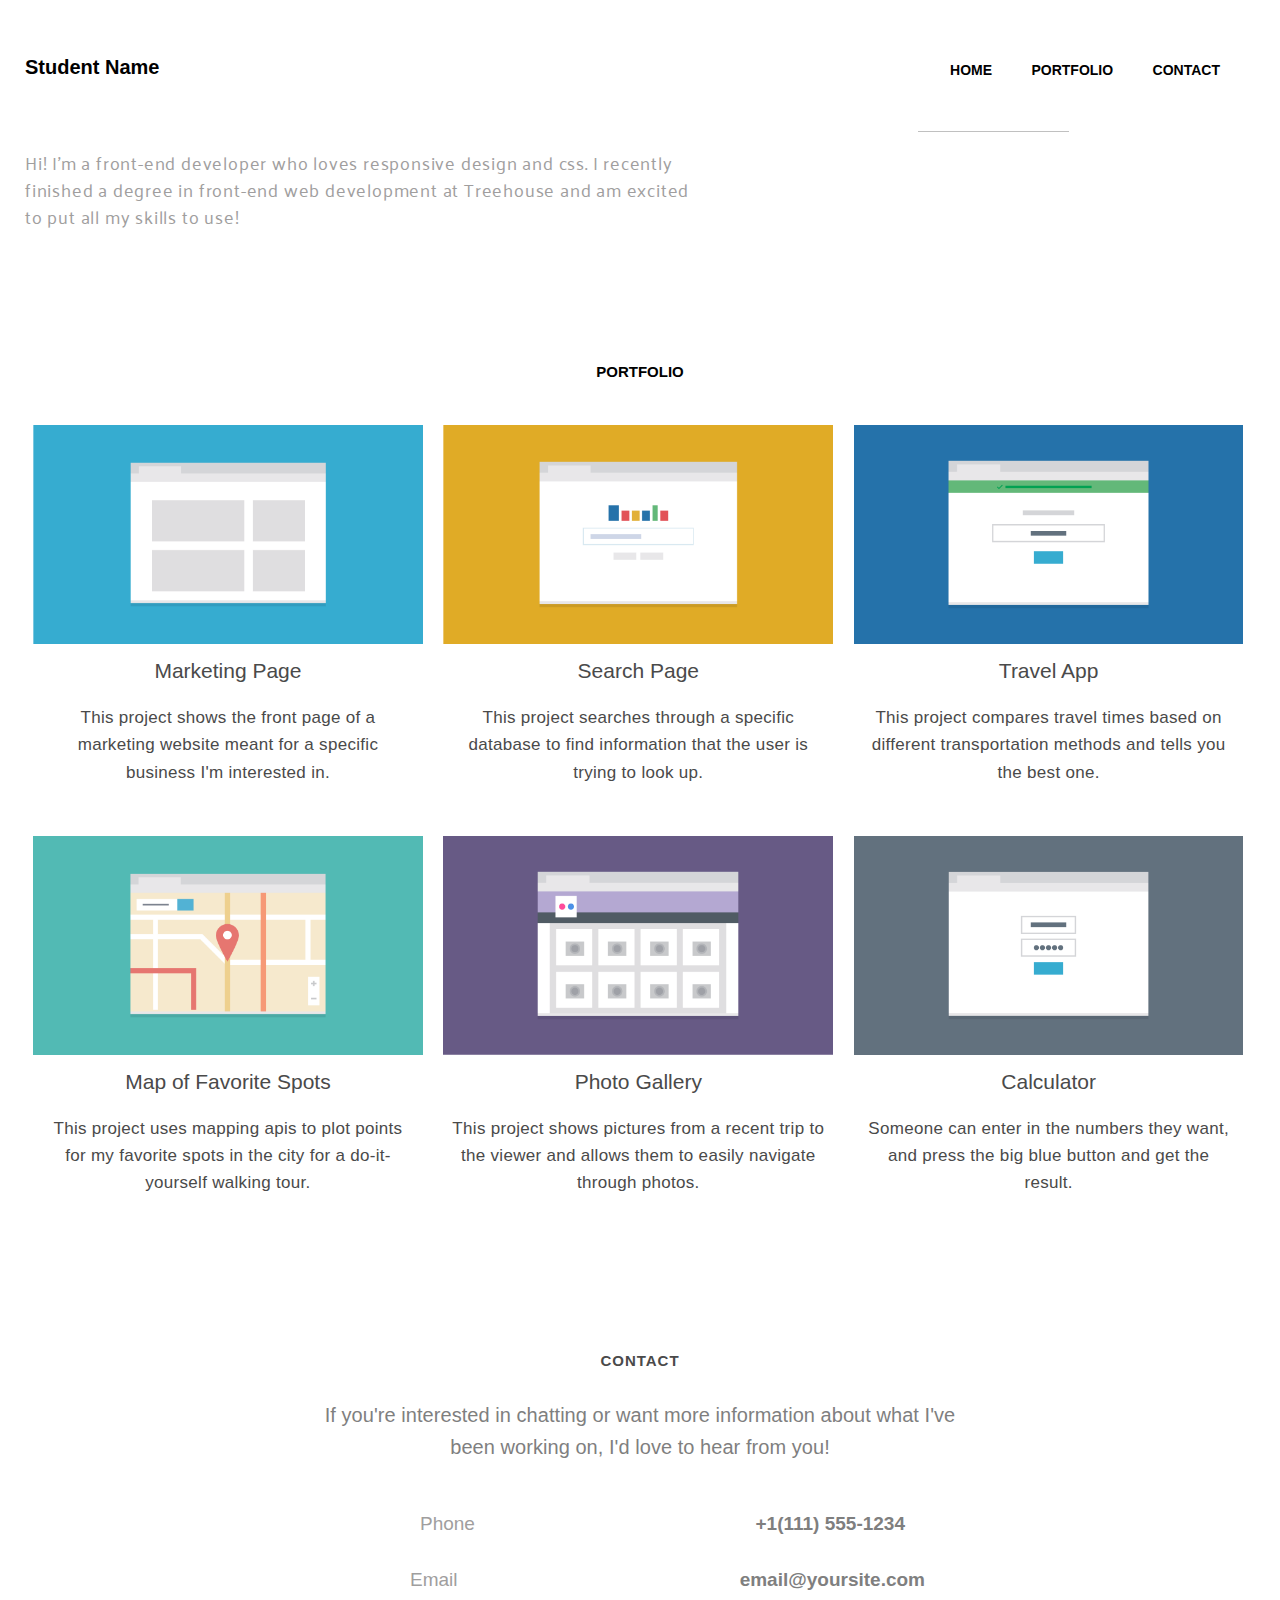
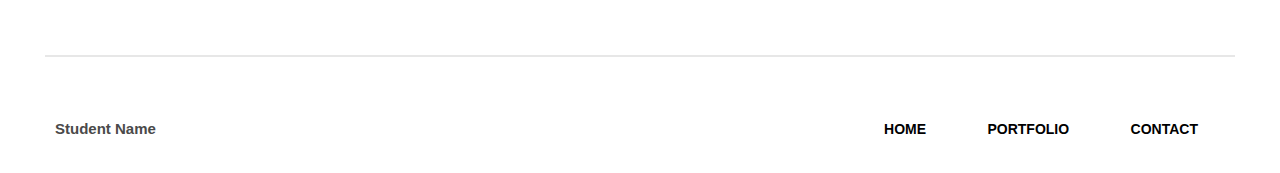
==== commit a0ef6da4: "Final Final Changes" ====
--- a/index.html
+++ b/index.html
@@ -7,9 +7,9 @@
 </head>
 
 <body>
-  	<div class="container">
+  	<div id="Home" class="container">
 	<header>
-<div id="Home" class="name" >
+<div class="name" >
 <p class="nametitle">Student Name</p>
 </div>
 
@@ -29,10 +29,12 @@
 
 	</header>
 
+
+<div class="titletext clear">
+<p id="Portfolio" class="titletext">Portfolio</p>
+</div>
 <div class="teasers clear">
-<div class="titletext clearfix">
-<p id="Portfolio"class="titletext">Portfolio</p>
-</div>
+
 <div class="teaser col">
 	<img class="teaser col" src="Images/portfolio-1.png">
 	<p class="teasertitle col">Marketing Page</p>
@@ -70,7 +72,7 @@
 </div>
 
 </div>
-<div class="contact">
+<div id="Contact" class="contact">
 <h3 class="contacttitle">Contact</h3>
 
 <p id="contacttext"class="contacttext">If you're interested in chatting or want more information about what I've been working on, I'd love to hear from you!</p>
@@ -85,9 +87,21 @@
 <div class="hrdiv">
 <hr>
 </div>
- <p class="footerleft">Student Name</p>
- <p class="footerright"><a href="#Home">Back to Top</a></p>
+ <p class="footerleft namemobile">Student Name</p>
+ <p class="footerright navmobile"><a href="#Home">Back to Top</a></p>
 
 </div>
+<div class="namefooter" >
+<p class="namefooter">Student Name</p>
+</div>
+
+<div class="navfooter">
+<ul>
+  <li><a href="#Home">Home</a></li>
+  <li><a href="#Portfolio">Portfolio</a></li>
+  <li><a href="#Contact">Contact</a></li>
+</ul>
+</div>
+
 </div>
 </body></html>--- a/style.css
+++ b/style.css
@@ -281,6 +281,14 @@
     margin:0 15px 20px 15px;
     padding-bottom:25px;
 }
+
+.namefooter {
+    visibility: hidden;
+}
+.navfooter {
+visibility:hidden;
+
+}
 }
 
 @media screen and (min-width:768px) and (max-width: 1023px)  {
@@ -356,7 +364,6 @@
  
     text-align: center; 
     text-decoration: none;
-    padding-right:55px;
     color:#564a4a;
     font-size:15px;
     font-weight:bold;
@@ -380,6 +387,7 @@
  margin-left: auto;
     margin-right: auto;
     text-align: right;
+        padding-right:55px;
  
 
 
@@ -534,8 +542,8 @@
 }
 .footer {
     font-weight:bold;
-    margin:0 20px 20px 20px;
-    padding-bottom:25px;
+    margin:0 20px 10px 20px;
+  
 }
 .contacttitle {
       text-transform: uppercase;
@@ -578,12 +586,34 @@
     color:#e7e7e7;
     border-style:solid;
 }
+.namemobile {
+    display:none;
+}
+.navmobile {
+   display:none;
+}
+.namefooter {
+    float:left;
+    clear:left;
+        -webkit-margin-before: 0;
+        font-weight: bold;
+        padding-left:1em;
+        font-size:14px;
+}
+.navfooter {
+    float:right;
+    clear:right;
+
+}
+.navfooter ul li {
+        padding-right:22px;
+}
 
 }
 @media screen and (min-width:1024px) and (max-width: 4000px)  {
 
 body {
-    padding:75px;
+    padding:25px;
     padding-top:10px;
 }
 
@@ -595,10 +625,10 @@
     font-family: 'Palanquin', sans-serif;
     float:left;
     clear:left;
-    width:53%;
-    font-size: 17.2px;
+    width:54%;
+    font-size: 18px;
     font-weight:normal;
-      letter-spacing: 1px;
+      letter-spacing: .8px;
       color:#a09e9e;
       line-height:1.5em;
  
@@ -676,37 +706,44 @@
                             }
 
 .clear { clear: both;}
-.teaser p {
-    width:100%;
-}
+
 
 .teaser {
     display:inline-block; 
     text-align:center;
-    margin-left: auto;
-    margin-right: auto;
+ 
+ 
     font-size: 16px;
-    width:30%;
-        }
-
-/*     h2 {
-
-font-size: 1.5em;
-font-weight: bold;
-} */
+    width:33%;
+        }
+
+
 .col {
-padding:10px;
+ /*    margin-left:.5em;
+ margin-right:.5em; */
+
  vertical-align: top;
  text-align:center;
 }
 
 .teasers {
+    width:100%;
            display:inline-block; 
-        }
+      vertical-align:top;
+
+        }
+.teasers div {
+display:inline-block;
+
+  margin-left: auto;
+    margin-right: auto;
+  padding: 0;
+
+}
 
 .teaser img {
     margin-bottom:15px;
-    width:100%;
+    width:96%;
 }
 
 col {
@@ -719,7 +756,7 @@
 
 
 .titletext {
-    font-size: 16px;
+    font-size: 15px;
     font-weight: bold;
     padding-top: 50px; 
     padding-bottom: 15px; 
@@ -728,6 +765,30 @@
     text-align: center;
      text-transform: uppercase;
     }
+.teasertext {
+font-size:17px;
+font-weight:normal;
+line-height: 1.6em;
+color:#4a4a4a;
+letter-spacing:.3px;
+ margin-left: auto;
+    margin-right: auto;
+    text-align: center;
+    width:92%;
+    margin-bottom:50px;
+
+
+
+
+                            }
+    .teasertitle {
+
+    font-weight: normal;
+    color: #4a4a4a;
+    font-size: 21px;
+    -webkit-margin-before: 0;
+
+                }
 
 .footerleft {
         float:left;
@@ -789,4 +850,112 @@
 
 }
 
+.namemobile {
+    display:none;
+}
+.navmobile {
+   display:none;
+}
+.namefooter {
+    float:left;
+    clear:left;
+        -webkit-margin-before: 0;
+        font-weight: bold;
+        padding-left:1em;
+        font-size:15px;
+        color:#4a4a4a;
+}
+.navfooter {
+    float:right;
+    clear:right;
+    padding-bottom:15px;
+
+}
+.navfooter ul li {
+        padding-right:22px;
+}
+.phone {
+    color:#a09e9e;
+    font-size:19px;
+    padding-bottom:15px;
+    float:left;
+    clear:left;
+    -webkit-margin-before: 0;
+    padding-left:395px;
+     padding-top:25px;
+      text-transform:none;
+
+
+}
+.email {
+font-size:19px;
+    padding-bottom:45px;
+    color:#a09e9e;
+    float:left;
+        clear:left;
+        -webkit-margin-before: 0;
+        padding-left:385px;
+        text-transform:none;
+
+        }
+
+.emailaddress {
+    font-size:19px;
+     font-weight:bold;
+    color:#7f7f7f;
+    float:right;
+       clear:right;
+    -webkit-margin-before: 0;
+    padding-right:330px;
+     text-transform:none;
+}
+}
+.contacttitle {
+      text-transform: uppercase;
+      font-size:15px;
+      letter-spacing:1px;
+      color:#4a4a4a;
+}
+.contacttext {
+    font-size:20px;
+    width: 55%;
+     margin-left: auto;
+    margin-right: auto;
+    text-align: center;
+    line-height:1.6em;
+    padding-bottom:5px;
+    padding-top:10px;
+    letter-spacing:.05px;
+    text-transform: none;
+    color:#7f7f7f;
+
+}
+
+.phonedigits {
+    font-size:19px;
+    font-weight:bold;
+    color:#7f7f7f;
+    float:right;
+       clear:right;
+    -webkit-margin-before: 0;
+    padding-right:350px;
+    padding-top:25px;
+}
+.hrdiv {
+    clear: both;
+    padding-bottom:10px;
+
+}
+ul li a {
+   
+    color:#4a4a4a;
+    font-size:14px;
+    text-transform:uppercase;
+    font-weight:bold;
+}
+hr {
+    color: #e7e7e7;
+    border-style: solid;
+}
+
 }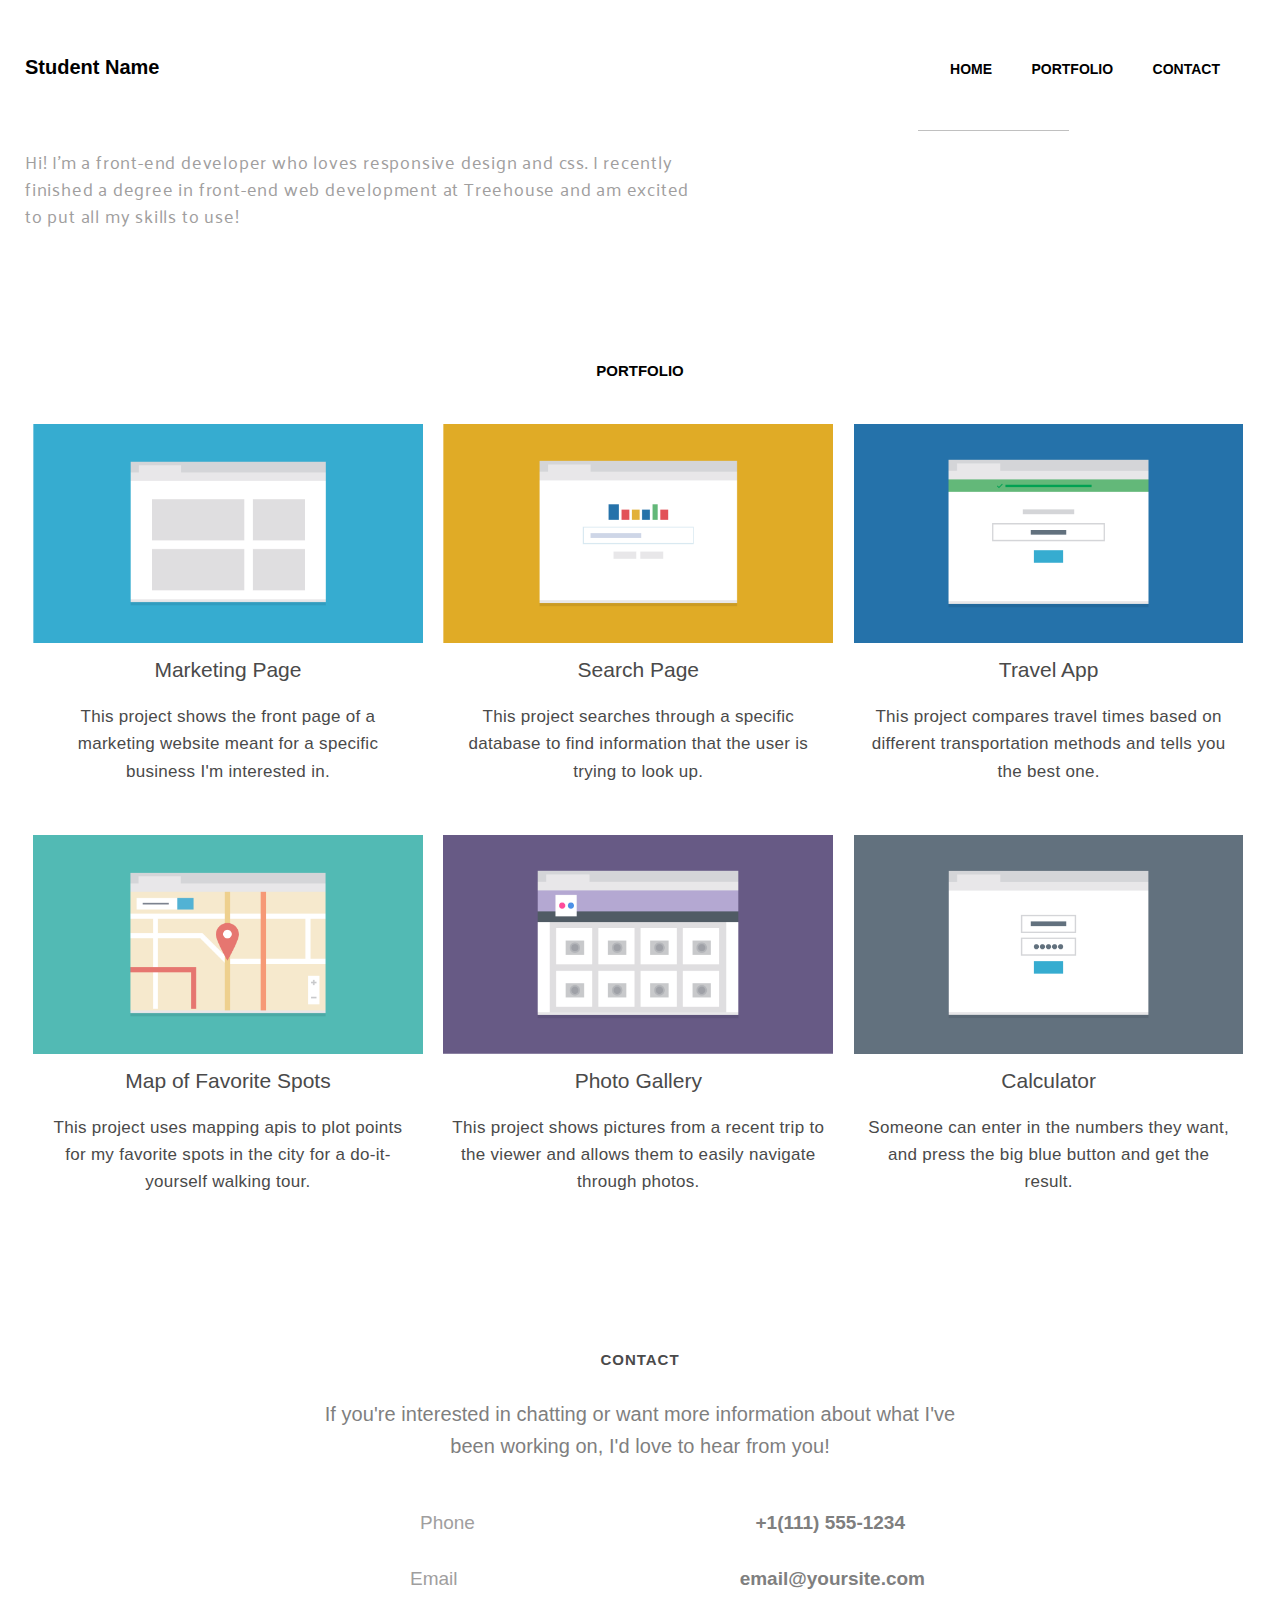
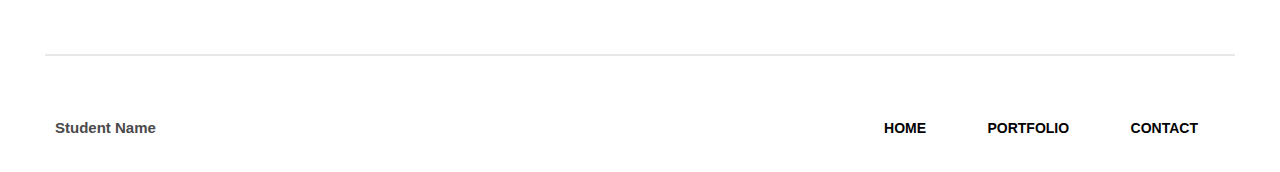
==== commit c746d772: "Final Changes (LOL)" ====
--- a/index.html
+++ b/index.html
@@ -9,7 +9,7 @@
 <body>
   	<div id="Home" class="container">
 	<header>
-<div class="name" >
+<div>
 <p class="nametitle">Student Name</p>
 </div>
 
@@ -21,7 +21,7 @@
 </ul>
 </div>
 
-<div class="name clearfix">
+<div class="name">
 
 	<img src="images/responsive-layout-profile.png" class="col">
 <p class="nametext"> Hi! I'm a front-end developer who loves responsive design and css. I recently finished a degree in front-end web development at Treehouse and am excited to put all my skills to use!</p>
@@ -38,7 +38,7 @@
 <div class="teaser col">
 	<img class="teaser col" src="Images/portfolio-1.png">
 	<p class="teasertitle col">Marketing Page</p>
-<p class="teasertext col"> This project shows the front page of a marketing website meant for a specific business I'm interested in.</p>
+<p class="teasertext col">This project shows the front page of a marketing website meant for a specific business I'm interested in.</p>
 	</div>
 
 <div class="teaser col">
@@ -57,18 +57,18 @@
 <div class="teaser col">
 <img class="col" alt="" src="Images/portfolio-6.png"></img>
 <p class="teasertitle col">Map of Favorite Spots</p>
-<p class="teasertext col"> This project uses mapping apis to plot points for my favorite spots in the city for a do-it-yourself walking tour.</p>
+<p class="teasertext col">This project uses mapping apis to plot points for my favorite spots in the city for a do-it-yourself walking tour.</p>
 </div>
 <div class="teaser col">
 <img class="col" alt="" src="Images/portfolio-5.png"></img>
 <p class="teasertitle col">Photo Gallery</p>
-<p class="teasertext col"> This project shows pictures from a recent trip to the viewer and allows them to easily navigate through photos.</p>
+<p class="teasertext col">This project shows pictures from a recent trip to the viewer and allows them to easily navigate through photos.</p>
 </div>
 
 <div class="col teaser">
 <img class="col" alt="" src="Images/portfolio-4.png"></img>
 <p class="teasertitle col">Calculator</p>
-<p class="teasertext col"> Someone can enter in the numbers they want, and press the big blue button and get the result.</p>
+<p class="teasertext col">Someone can enter in the numbers they want, and press the big blue button and get the result.</p>
 </div>
 
 </div>
--- a/style.css
+++ b/style.css
@@ -1,8 +1,8 @@
 @media screen and (max-width: 767px)  {
 
 body {
-    background-color:white;
-    padding:10px;
+    background-color:#fafafa;
+    
 }
 
 .hrdiv {
@@ -42,27 +42,28 @@
 
 .nametext               {
    
-margin-left:auto;
-margin-right:auto;
-text-align: center;
+
+
 font-size: 17.2px;
 line-height: 1.6em;
-padding-bottom: 40px;
-max-width:320px;
+padding-bottom:40px;
 font-family: 'Palanquin', sans-serif;
-color:#808080;
+color:#948e8e;
+max-width: 270px;
+  letter-spacing:-.5px;
+   margin-left: auto;
+    margin-right: auto;
+    text-align:center;
+
+
 }
 
 
 .name img { 
-    margin-top:30px;
-width: 200px; 
-display:block;
-  margin-left: auto;
-    margin-right: auto;
-    padding-bottom:10px;
-
-
+max-width:200px;
+  display: block;
+   margin-left: auto;
+    margin-right: auto;
 
             }
 
@@ -97,16 +98,16 @@
 
         }
 .contacttext {
-    font-size:16.5px;
-    width: 95%;
-     margin-left: auto;
-    margin-right: auto;
-    text-align: center;
-    line-height:1.8em;
-    padding-bottom:5px;
-    padding-top:10px;
-    letter-spacing:.05px;
-    color:#7f7f7f;
+   font-size:16px;
+max-width:290px;
+ margin-left: auto;
+margin-right: auto;
+text-align: center;
+line-height:1.8em;
+
+padding-top:10px;
+letter-spacing: .2px;
+color:#7f7f7f; 
 
 }
 .contacttitle {
@@ -114,6 +115,8 @@
       font-size:15px;
       letter-spacing:1px;
       color:#4a4a4a;
+      padding-bottom:10px;
+      padding-top:40px;
 }
 
 .nav                         {
@@ -155,15 +158,7 @@
                             }
 
 
-.center                     {
-      text-align: center;
-         display:block;
-     margin-left: auto;
-    margin-right: auto;
-    margin-top: 10px;
-    height: auto;
-
-                               }
+
 
 .imageteaser {
 
@@ -173,29 +168,43 @@
 
 
 .teasertext {
-font-size:15.5px;
+font-size:16.5px;
 font-weight:normal;
 line-height: 1.6em;
-padding: 0 1.1em 15px 1.1em;
+    margin-left: auto;
+    margin-right: auto;
+    text-align: center;
 letter-spacing:-.3px;
+max-width:270px;
 
 
 
                             }
 .teasertitle {
-
+text-align:center;
     font-weight: normal;
     color: #4a4a4a;
     font-size: 20px;
 
+
                 }
-
+.col {
+
+ vertical-align: top;
+
+
+}
+
+.teasers {
+
+
+    margin-left: auto;
+    margin-right: auto;
+
+}
 
 .teaser {
-    /* width:367px; */
-       text-align:center;
-           margin-left: auto;
-    margin-right: auto;
+
     font-size: 14px;
     color:#4a4a4a;
 
@@ -210,12 +219,11 @@
                 }
 
 .teaser img {
-    width: 95%;
-    height: auto;
-        margin-left: auto;
-    margin-right: auto;
-    text-align: center;
-
+
+max-width:270px;
+  display: block;
+   margin-left: auto;
+    margin-right: auto;
 
 
 }
@@ -224,12 +232,14 @@
         float:left;
         clear:left;
         color:#4a4a4a;
+         padding-left:5px;
     }
 .footerright {
 
   
         float:right;
         clear:right;
+        padding-right:10px;
     }
 
 .phone {
@@ -239,7 +249,7 @@
     float:left;
     clear:left;
     -webkit-margin-before: 0;
-    padding-left:25px;
+    padding-left:45px;
      padding-top:25px;
 
 
@@ -251,7 +261,7 @@
     float:left;
         clear:left;
         -webkit-margin-before: 0;
-        padding-left:15px;
+        padding-left:40px;
 
         }
 
@@ -263,6 +273,7 @@
        clear:right;
     -webkit-margin-before: 0;
     padding-right:40px;
+    padding-bottom:15px;
 }
 
 
@@ -283,11 +294,14 @@
 }
 
 .namefooter {
-    visibility: hidden;
+    display:none;
 }
 .navfooter {
-visibility:hidden;
-
+display:none;
+
+}
+.navmobile {
+    padding-bottom:20px;
 }
 }
 
@@ -428,10 +442,11 @@
 }
 .clear { clear: both;}
 .teaser p {
-width: 80%;
+width: 82%;
     text-align:center;
      margin-left: auto;
     margin-right: auto;
+        line-height: 1.6em;
 }
 
 /*Main Content Box*/
@@ -439,6 +454,7 @@
 .teasertext {
     text-align:center;
     width:100%;
+        margin-bottom: 50px;
 }
 
 .teaser {
@@ -460,7 +476,8 @@
 
  vertical-align: top;
  text-align:center;
- padding:4px;
+
+
 }
 
 .teasers {
@@ -469,7 +486,7 @@
 
 .teaser img {
     margin-bottom:15px;
-    width:100%;
+    width:96%;
     float:right;
     clear:right;
 }
@@ -496,7 +513,7 @@
 .phone {
     color:#a09e9e;
     font-size:18px;
-    padding-bottom:15px;
+    padding-bottom:12px;
     float:left;
     clear:left;
     -webkit-margin-before: 0;
@@ -599,6 +616,7 @@
         font-weight: bold;
         padding-left:1em;
         font-size:14px;
+        padding-bottom:15px;
 }
 .navfooter {
     float:right;
@@ -909,7 +927,7 @@
     padding-right:330px;
      text-transform:none;
 }
-}
+
 .contacttitle {
       text-transform: uppercase;
       font-size:15px;
